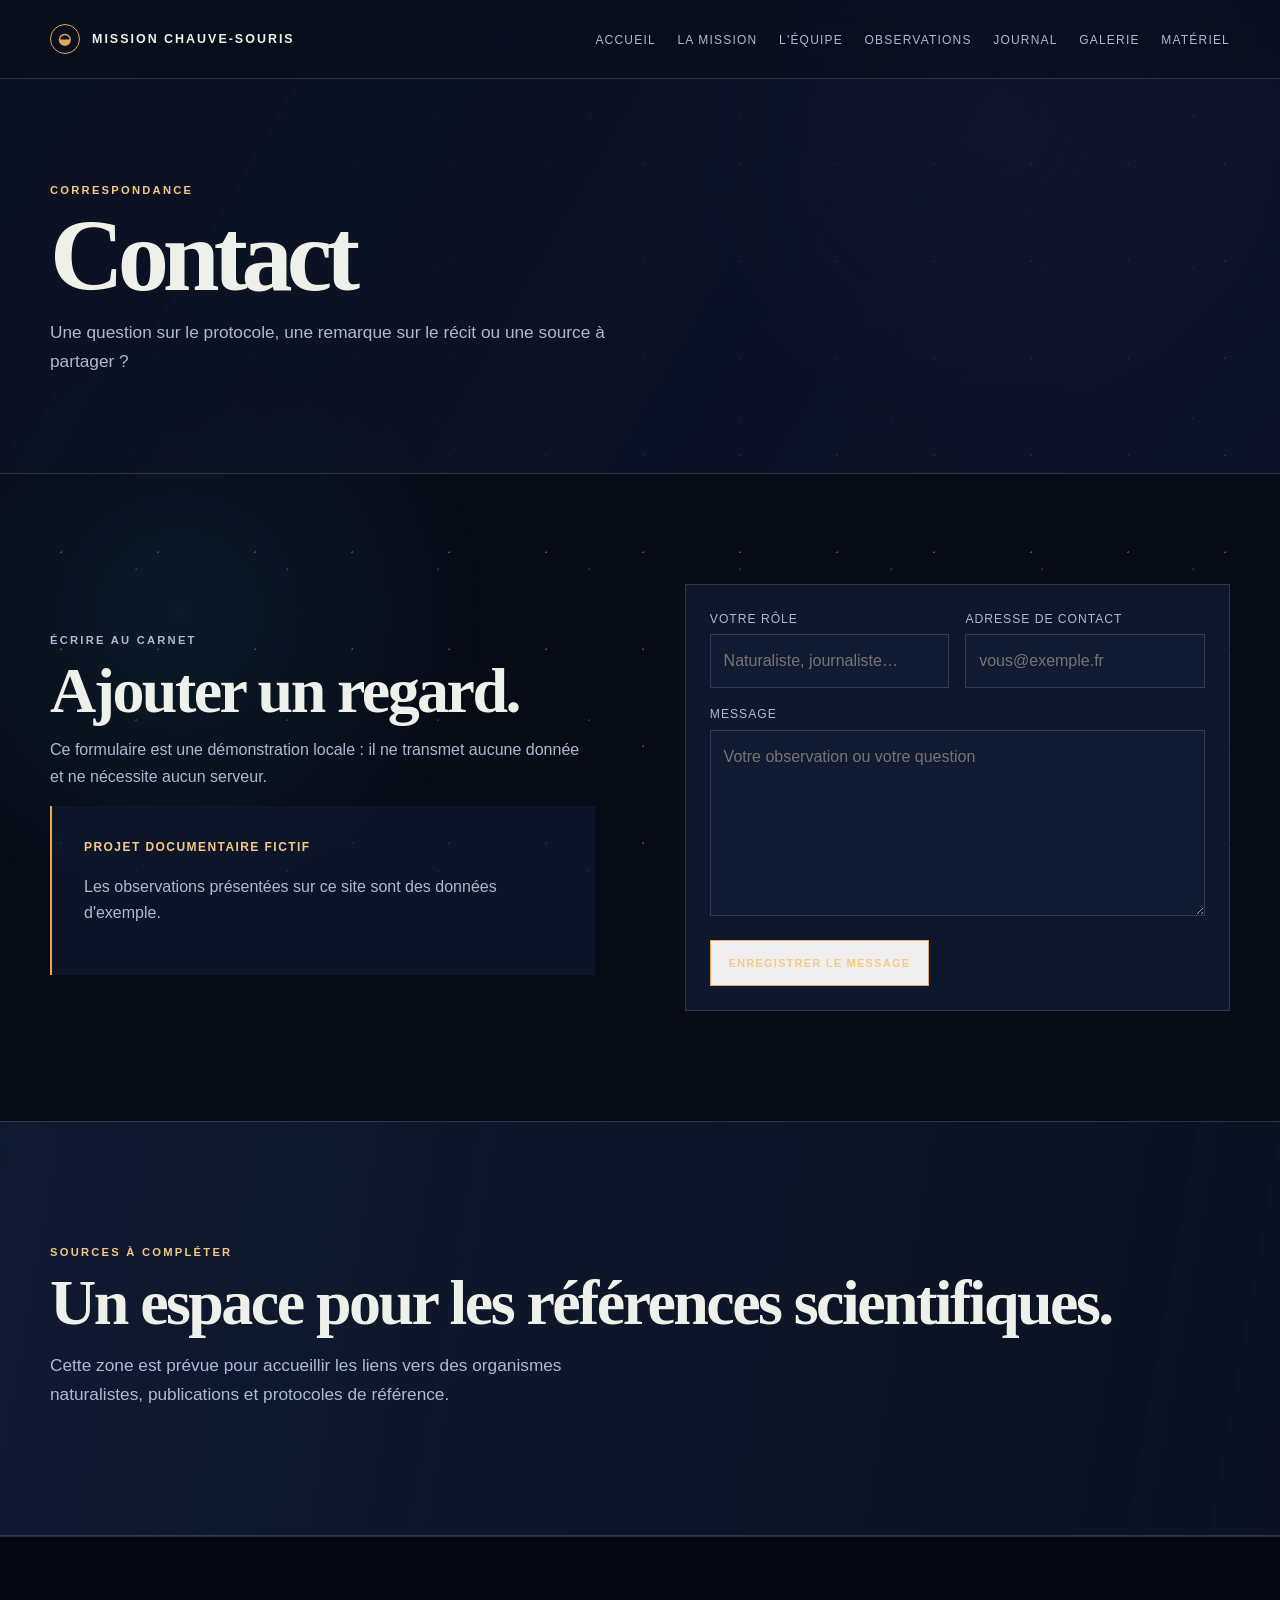
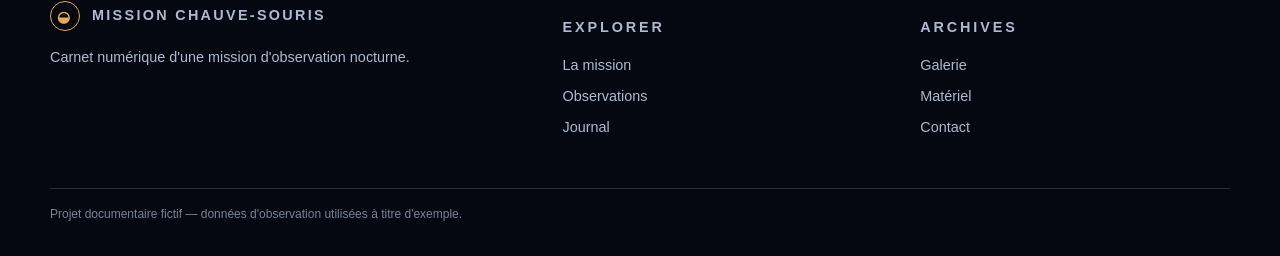
==== contact.html @ a1a9f42c "initial" ====
<!doctype html><html lang="fr"><head><meta charset="utf-8"><meta name="viewport" content="width=device-width, initial-scale=1"><title>Contact | Mission Chauve-souris</title><meta name="description" content="Contacter le carnet numérique de la mission chauve-souris fictive."><meta property="og:title" content="Contact | Mission Chauve-souris"><meta property="og:description" content="Écrire à l'équipe éditoriale du projet documentaire."><meta property="og:type" content="website"><link rel="stylesheet" href="css/style.css"></head><body><a class="skip-link" href="#main">Aller au contenu</a><header class="site-header"><div class="container nav-wrap"><a class="brand" href="index.html"><span class="brand-mark">◒</span> MISSION CHAUVE-SOURIS</a><button class="nav-toggle" aria-label="Ouvrir le menu" aria-expanded="false">☰</button><nav aria-label="Navigation principale"><ul class="nav-list"><li><a href="index.html">Accueil</a></li><li><a href="mission.html">La mission</a></li><li><a href="equipe.html">L'équipe</a></li><li><a href="observations.html">Observations</a></li><li><a href="journal.html">Journal</a></li><li><a href="galerie.html">Galerie</a></li><li><a href="materiel.html">Matériel</a></li></ul></nav></div></header><main id="main"><section class="page-hero"><div class="container"><p class="eyebrow">Correspondance</p><h1>Contact</h1><p class="lead">Une question sur le protocole, une remarque sur le récit ou une source à partager ?</p></div></section><section class="section"><div class="container split"><div class="copy"><p class="eyebrow">Écrire au carnet</p><h2>Ajouter un regard.</h2><p>Ce formulaire est une démonstration locale : il ne transmet aucune donnée et ne nécessite aucun serveur.</p><div class="note-box"><strong>Projet documentaire fictif</strong><p>Les observations présentées sur ce site sont des données d'exemple.</p></div></div><form class="card" data-demo-form><div class="form-grid"><div><label for="name">Votre rôle</label><input id="name" name="name" required placeholder="Naturaliste, journaliste…"></div><div><label for="email">Adresse de contact</label><input id="email" type="email" name="email" required placeholder="vous@exemple.fr"></div><div class="field-full"><label for="message">Message</label><textarea id="message" name="message" rows="6" required placeholder="Votre observation ou votre question"></textarea></div><div class="field-full"><button class="btn" type="submit">Enregistrer le message</button><p role="status" aria-live="polite"></p></div></div></form></div></section><section class="section band"><div class="container"><p class="eyebrow">Sources à compléter</p><h2>Un espace pour les références scientifiques.</h2><p class="lead">Cette zone est prévue pour accueillir les liens vers des organismes naturalistes, publications et protocoles de référence.</p></div></section></main><footer class="site-footer"><div class="container footer-grid"><div><a class="brand" href="index.html"><span class="brand-mark">◒</span> MISSION CHAUVE-SOURIS</a><p>Carnet numérique d'une mission d'observation nocturne.</p></div><div><p class="eyebrow">Explorer</p><div class="footer-links"><a href="mission.html">La mission</a><a href="observations.html">Observations</a><a href="journal.html">Journal</a></div></div><div><p class="eyebrow">Archives</p><div class="footer-links"><a href="galerie.html">Galerie</a><a href="materiel.html">Matériel</a><a href="contact.html">Contact</a></div></div></div><div class="container disclaimer">Projet documentaire fictif — données d'observation utilisées à titre d'exemple.</div></footer><button class="top-button" aria-label="Revenir en haut">↑</button><script src="js/script.js"></script></body></html>
---- css/style.css ----
:root {
  --ink: #070b16;
  --deep: #0b1222;
  --panel: #111b31;
  --panel-light: #172541;
  --mist: #aebad1;
  --paper: #edf1ea;
  --amber: #e6a85c;
  --amber-soft: #f5c986;
  --line: rgba(205, 220, 244, .17);
  --violet: #4c3d70;
  --serif: Georgia, 'Times New Roman', serif;
  --sans: 'Trebuchet MS', Arial, sans-serif;
}
* { box-sizing: border-box; }
html { scroll-behavior: smooth; }
body { margin: 0; color: var(--paper); background: var(--ink); font-family: var(--sans); line-height: 1.65; }
body::before { content: ''; position: fixed; inset: 0; pointer-events: none; opacity: .26; background-image: radial-gradient(#fff 1px, transparent 1px), radial-gradient(#9bb2d9 1px, transparent 1px); background-size: 97px 97px, 151px 151px; background-position: 13px 19px, 61px 41px; z-index: -2; }
body::after { content: ''; position: fixed; inset: 0; pointer-events: none; background: radial-gradient(circle at 78% 14%, rgba(76,61,112,.25), transparent 26%), radial-gradient(circle at 14% 68%, rgba(35,91,119,.2), transparent 24%); z-index: -1; }
a { color: inherit; text-decoration: none; }
img { max-width: 100%; display: block; }
button, input, select, textarea { font: inherit; }
button, a { -webkit-tap-highlight-color: transparent; }
:focus-visible { outline: 2px solid var(--amber-soft); outline-offset: 4px; }
.sr-only { position: absolute; width: 1px; height: 1px; padding: 0; margin: -1px; overflow: hidden; clip: rect(0, 0, 0, 0); white-space: nowrap; border: 0; }
.container { width: min(1180px, calc(100% - 40px)); margin: auto; }
.skip-link { position: fixed; left: 1rem; top: -5rem; z-index: 99; padding: .7rem 1rem; background: var(--amber); color: var(--ink); }
.skip-link:focus { top: 1rem; }
.site-header { position: absolute; inset: 0 0 auto; z-index: 20; border-bottom: 1px solid var(--line); background: rgba(7,11,22,.5); backdrop-filter: blur(12px); }
.nav-wrap { min-height: 78px; display: flex; align-items: center; justify-content: space-between; gap: 2rem; }
.brand { display: flex; align-items: center; gap: .75rem; font-size: .78rem; letter-spacing: .16em; font-weight: 700; }
.brand-mark { width: 30px; height: 30px; display: grid; place-items: center; border: 1px solid var(--amber); color: var(--amber); border-radius: 50%; font-size: .95rem; }
.nav-toggle { display: none; color: var(--paper); background: none; border: 1px solid var(--line); padding: .55rem .7rem; }
.nav-list { display: flex; gap: 1.35rem; align-items: center; list-style: none; padding: 0; margin: 0; }
.nav-list a { color: var(--mist); font-size: .75rem; text-transform: uppercase; letter-spacing: .1em; transition: color .25s ease; }
.nav-list a:hover, .nav-list a[aria-current='page'] { color: var(--amber-soft); }
.hero { min-height: 720px; position: relative; display: grid; align-items: center; overflow: hidden; background: linear-gradient(105deg, rgba(7,11,22,.98) 10%, rgba(7,11,22,.75) 49%, rgba(7,11,22,.1) 100%), url('https://images.unsplash.com/photo-1470252649378-9c29740c9fa8?auto=format&fit=crop&w=2200&q=85') center/cover; }
.hero::after { content: ''; position: absolute; inset: auto 0 0; height: 32%; background: linear-gradient(transparent, var(--ink)); }
.hero-content { position: relative; z-index: 1; width: min(1180px, calc(100% - 40px)); margin: 100px auto 40px; }
.eyebrow { color: var(--amber-soft); letter-spacing: .2em; text-transform: uppercase; font-size: .7rem; font-weight: 700; }
h1, h2, h3 { line-height: 1.1; margin: 0 0 1rem; }
h1 { max-width: 720px; font: 700 clamp(3.5rem, 9vw, 8.5rem)/.88 var(--serif); letter-spacing: -.06em; }
h2 { font: 700 clamp(2.15rem, 5vw, 4rem)/.95 var(--serif); letter-spacing: -.04em; }
h3 { font-size: 1.2rem; }
.lead { max-width: 600px; color: var(--mist); font-size: 1.08rem; }
.cta-row { display: flex; flex-wrap: wrap; gap: .9rem; margin-top: 2rem; }
.btn { display: inline-flex; align-items: center; justify-content: center; min-height: 46px; padding: .7rem 1.1rem; border: 1px solid var(--amber); color: var(--amber-soft); text-transform: uppercase; letter-spacing: .1em; font-size: .7rem; font-weight: 700; transition: .25s ease; }
.btn:hover { background: var(--amber); color: var(--ink); transform: translateY(-2px); }
.btn-muted { border-color: var(--line); color: var(--paper); }
.btn-muted:hover { border-color: var(--paper); background: rgba(255,255,255,.08); color: var(--paper); }
.bat { position: absolute; z-index: 1; right: 13%; top: 34%; color: rgba(237,241,234,.65); font-size: 5rem; animation: drift 8s ease-in-out infinite; filter: drop-shadow(0 0 20px rgba(230,168,92,.3)); }
.hero-note { position: absolute; right: 7%; bottom: 16%; z-index: 2; border-left: 1px solid var(--amber); padding-left: 1rem; color: var(--mist); font-size: .76rem; letter-spacing: .08em; text-transform: uppercase; }
.section { padding: 110px 0; position: relative; }
.section-header { display: flex; justify-content: space-between; gap: 2rem; align-items: end; margin-bottom: 3rem; }
.section-header p { max-width: 420px; color: var(--mist); margin: 0; }
.grid-3 { display: grid; grid-template-columns: repeat(3, 1fr); gap: 1px; background: var(--line); }
.feature { background: rgba(17,27,49,.88); padding: 2rem; min-height: 210px; border-top: 2px solid transparent; transition: .3s ease; }
.feature:hover { border-color: var(--amber); background: var(--panel-light); transform: translateY(-5px); }
.feature-icon { color: var(--amber-soft); font-size: 1.7rem; margin-bottom: 2.2rem; }
.feature p, .card p { color: var(--mist); margin: 0; }
.band { background: linear-gradient(100deg, rgba(17,27,49,.96), rgba(13,21,39,.7)); border-block: 1px solid var(--line); }
.stats { display: grid; grid-template-columns: repeat(4, 1fr); gap: 1px; background: var(--line); }
.stat { background: var(--panel); padding: 1.4rem 1.5rem; }
.stat strong { display: block; color: var(--amber-soft); font: 700 2.6rem/1 var(--serif); }
.stat span { color: var(--mist); font-size: .75rem; text-transform: uppercase; letter-spacing: .1em; }
.page-hero { padding: 170px 0 80px; background: linear-gradient(120deg, var(--deep), rgba(19,25,51,.6)), url('https://images.unsplash.com/photo-1500534623283-312aade485b7?auto=format&fit=crop&w=1800&q=80') center/cover; border-bottom: 1px solid var(--line); }
.page-hero h1 { font-size: clamp(3rem, 8vw, 6.5rem); }
.kicker { color: var(--amber-soft); font-size: .75rem; letter-spacing: .12em; text-transform: uppercase; }
.split { display: grid; grid-template-columns: 1fr 1fr; gap: clamp(2rem, 7vw, 7rem); align-items: center; }
.copy p { color: var(--mist); max-width: 620px; }
.note-box { padding: 2rem; border-left: 2px solid var(--amber); background: rgba(17,27,49,.66); }
.note-box strong { display: block; color: var(--amber-soft); font-size: .75rem; letter-spacing: .12em; text-transform: uppercase; margin-bottom: .8rem; }
.image-frame { min-height: 390px; background: linear-gradient(140deg, rgba(7,11,22,.2), rgba(7,11,22,.88)), url('https://images.unsplash.com/photo-1511497584788-876760111969?auto=format&fit=crop&w=1200&q=80') center/cover; border: 1px solid var(--line); position: relative; }
.image-frame::after { content: 'ARCHIVE / TERRAIN'; position: absolute; bottom: 1rem; left: 1rem; font-size: .64rem; letter-spacing: .15em; color: var(--amber-soft); }
.cards-2 { display: grid; grid-template-columns: repeat(2, 1fr); gap: 1rem; }
.card { background: rgba(17,27,49,.8); border: 1px solid var(--line); padding: 1.5rem; }
.role-card { display: grid; grid-template-columns: 105px 1fr; gap: 1.3rem; align-items: start; }
.role-art, .gallery-art, .equipment-art { min-height: 130px; background: linear-gradient(145deg, rgba(76,61,112,.7), rgba(8,19,32,.9)), url('https://images.unsplash.com/photo-1500534623283-312aade485b7?auto=format&fit=crop&w=700&q=70') center/cover; border: 1px solid var(--line); }
.role-art { min-height: 105px; }
.tag { display: inline-block; color: var(--amber-soft); border: 1px solid rgba(230,168,92,.4); padding: .2rem .5rem; font-size: .62rem; letter-spacing: .1em; text-transform: uppercase; }
.table-wrap { overflow-x: auto; border: 1px solid var(--line); }
table { border-collapse: collapse; width: 100%; min-width: 830px; background: rgba(17,27,49,.75); }
th, td { text-align: left; padding: 1rem; border-bottom: 1px solid var(--line); vertical-align: top; }
th { color: var(--amber-soft); font-size: .7rem; letter-spacing: .1em; text-transform: uppercase; }
td { color: var(--mist); font-size: .9rem; }
.controls { display: flex; flex-wrap: wrap; gap: .8rem; margin-bottom: 1.4rem; }
select, input, textarea { width: 100%; padding: .8rem; background: var(--panel); color: var(--paper); border: 1px solid var(--line); }
.filter { max-width: 230px; }
.journal-entry { display: grid; grid-template-columns: 150px 1fr; gap: 2rem; padding: 2rem 0; border-bottom: 1px solid var(--line); }
.journal-entry:first-child { border-top: 1px solid var(--line); }
.journal-entry figure { margin: 0; min-height: 120px; background: linear-gradient(140deg, rgba(76,61,112,.8), rgba(7,11,22,.65)), url('https://images.unsplash.com/photo-1448375240586-882707db888b?auto=format&fit=crop&w=600&q=75') center/cover; }
.journal-entry p { color: var(--mist); max-width: 700px; }
.gallery-grid { display: grid; grid-template-columns: repeat(12, 1fr); gap: 1rem; }
.gallery-item { min-height: 250px; position: relative; cursor: zoom-in; border: 0; padding: 0; text-align: left; background: none; overflow: hidden; }
.gallery-item:nth-child(1), .gallery-item:nth-child(4) { grid-column: span 7; }
.gallery-item:nth-child(2), .gallery-item:nth-child(3), .gallery-item:nth-child(5) { grid-column: span 5; }
.gallery-art { height: 100%; min-height: 250px; transition: transform .5s ease; }
.gallery-item:hover .gallery-art { transform: scale(1.05); }
.gallery-caption { position: absolute; bottom: 0; inset-inline: 0; padding: 2rem 1rem 1rem; background: linear-gradient(transparent, rgba(7,11,22,.95)); color: var(--paper); }
.lightbox { position: fixed; inset: 0; z-index: 50; display: none; place-items: center; background: rgba(3,6,13,.92); padding: 2rem; }
.lightbox.is-open { display: grid; }
.lightbox-content { width: min(900px, 100%); min-height: 55vh; border: 1px solid var(--amber); background: linear-gradient(140deg, #273961, #080d1a); display: grid; place-items: end start; padding: 1.5rem; }
.lightbox-close { position: absolute; top: 1rem; right: 1rem; color: var(--paper); border: 1px solid var(--line); background: var(--panel); padding: .5rem .7rem; cursor: pointer; }
.equipment-grid { display: grid; grid-template-columns: repeat(3, 1fr); gap: 1rem; }
.equipment-art { min-height: 185px; background-image: linear-gradient(145deg, rgba(230,168,92,.25), rgba(8,19,32,.85)), url('https://images.unsplash.com/photo-1516035069371-29a1b244cc32?auto=format&fit=crop&w=900&q=75'); }
.form-grid { display: grid; grid-template-columns: 1fr 1fr; gap: 1rem; }
.field-full { grid-column: 1 / -1; }
label { display: block; color: var(--mist); font-size: .76rem; text-transform: uppercase; letter-spacing: .08em; margin-bottom: .35rem; }
.site-footer { padding: 4rem 0 2rem; border-top: 1px solid var(--line); background: #050811; }
.footer-grid { display: grid; grid-template-columns: 1.5fr 1fr 1fr; gap: 3rem; }
.footer-grid p, .footer-grid a { color: var(--mist); font-size: .9rem; }
.footer-links { display: grid; gap: .45rem; }
.disclaimer { margin-top: 3rem; padding-top: 1rem; border-top: 1px solid var(--line); color: #77839a; font-size: .75rem; }
.top-button { position: fixed; right: 1.2rem; bottom: 1.2rem; z-index: 10; opacity: 0; pointer-events: none; border: 1px solid var(--amber); background: var(--panel); color: var(--amber-soft); padding: .7rem .8rem; cursor: pointer; transition: opacity .25s; }
.top-button.visible { opacity: 1; pointer-events: auto; }
.reveal { opacity: 0; transform: translateY(18px); transition: opacity .7s ease, transform .7s ease; }
.reveal.is-visible { opacity: 1; transform: none; }
@keyframes drift { 0%,100% { transform: translate(0,0) rotate(-4deg); } 50% { transform: translate(-30px, 16px) rotate(4deg); } }
@media (max-width: 800px) { .nav-toggle { display: block; } .nav-list { display: none; position: absolute; top: 78px; left: 0; right: 0; padding: 1.2rem 20px 1.5rem; flex-direction: column; align-items: flex-start; background: rgba(7,11,22,.98); border-bottom: 1px solid var(--line); } .nav-list.is-open { display: flex; } .hero { min-height: 680px; } .hero-note { display: none; } .grid-3, .stats, .equipment-grid { grid-template-columns: 1fr 1fr; } .split, .footer-grid { grid-template-columns: 1fr; } .gallery-item:nth-child(n) { grid-column: span 6; } }
@media (max-width: 560px) { .container, .hero-content { width: min(100% - 28px, 1180px); } .nav-wrap { min-height: 68px; } .nav-list { top: 68px; } .grid-3, .stats, .cards-2, .equipment-grid, .form-grid { grid-template-columns: 1fr; } .gallery-item:nth-child(n) { grid-column: span 12; } .journal-entry, .role-card { grid-template-columns: 1fr; } .page-hero { padding-top: 130px; } h1 { font-size: clamp(3.2rem, 18vw, 5rem); } .section { padding: 75px 0; } }
@media (prefers-reduced-motion: reduce) { *, *::before, *::after { scroll-behavior: auto !important; animation-duration: .01ms !important; transition-duration: .01ms !important; } .reveal { opacity: 1; transform: none; } }
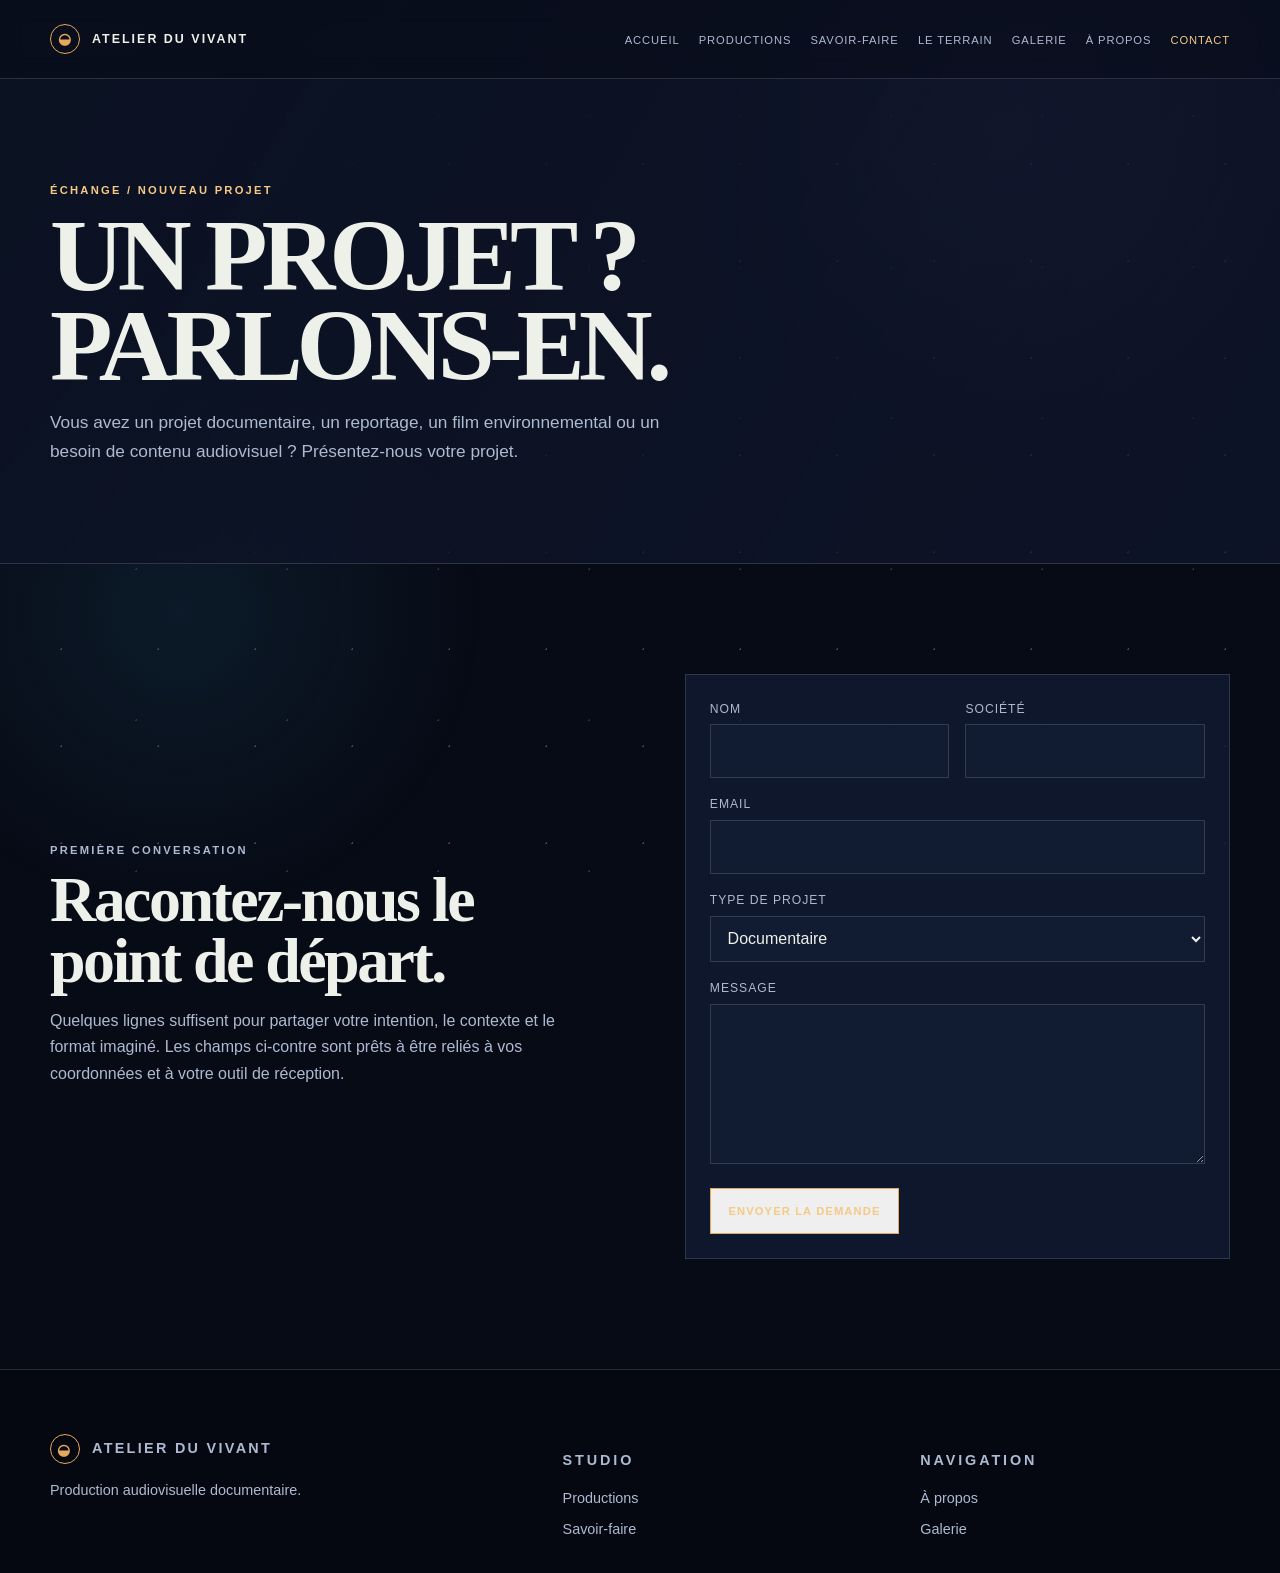
==== commit 5bb00328: "modif prod" ====
--- a/contact.html
+++ b/contact.html
@@ -1 +1 @@
-<!doctype html><html lang="fr"><head><meta charset="utf-8"><meta name="viewport" content="width=device-width, initial-scale=1"><title>Contact | Mission Chauve-souris</title><meta name="description" content="Contacter le carnet numérique de la mission chauve-souris fictive."><meta property="og:title" content="Contact | Mission Chauve-souris"><meta property="og:description" content="Écrire à l'équipe éditoriale du projet documentaire."><meta property="og:type" content="website"><link rel="stylesheet" href="css/style.css"></head><body><a class="skip-link" href="#main">Aller au contenu</a><header class="site-header"><div class="container nav-wrap"><a class="brand" href="index.html"><span class="brand-mark">◒</span> MISSION CHAUVE-SOURIS</a><button class="nav-toggle" aria-label="Ouvrir le menu" aria-expanded="false">☰</button><nav aria-label="Navigation principale"><ul class="nav-list"><li><a href="index.html">Accueil</a></li><li><a href="mission.html">La mission</a></li><li><a href="equipe.html">L'équipe</a></li><li><a href="observations.html">Observations</a></li><li><a href="journal.html">Journal</a></li><li><a href="galerie.html">Galerie</a></li><li><a href="materiel.html">Matériel</a></li></ul></nav></div></header><main id="main"><section class="page-hero"><div class="container"><p class="eyebrow">Correspondance</p><h1>Contact</h1><p class="lead">Une question sur le protocole, une remarque sur le récit ou une source à partager ?</p></div></section><section class="section"><div class="container split"><div class="copy"><p class="eyebrow">Écrire au carnet</p><h2>Ajouter un regard.</h2><p>Ce formulaire est une démonstration locale : il ne transmet aucune donnée et ne nécessite aucun serveur.</p><div class="note-box"><strong>Projet documentaire fictif</strong><p>Les observations présentées sur ce site sont des données d'exemple.</p></div></div><form class="card" data-demo-form><div class="form-grid"><div><label for="name">Votre rôle</label><input id="name" name="name" required placeholder="Naturaliste, journaliste…"></div><div><label for="email">Adresse de contact</label><input id="email" type="email" name="email" required placeholder="vous@exemple.fr"></div><div class="field-full"><label for="message">Message</label><textarea id="message" name="message" rows="6" required placeholder="Votre observation ou votre question"></textarea></div><div class="field-full"><button class="btn" type="submit">Enregistrer le message</button><p role="status" aria-live="polite"></p></div></div></form></div></section><section class="section band"><div class="container"><p class="eyebrow">Sources à compléter</p><h2>Un espace pour les références scientifiques.</h2><p class="lead">Cette zone est prévue pour accueillir les liens vers des organismes naturalistes, publications et protocoles de référence.</p></div></section></main><footer class="site-footer"><div class="container footer-grid"><div><a class="brand" href="index.html"><span class="brand-mark">◒</span> MISSION CHAUVE-SOURIS</a><p>Carnet numérique d'une mission d'observation nocturne.</p></div><div><p class="eyebrow">Explorer</p><div class="footer-links"><a href="mission.html">La mission</a><a href="observations.html">Observations</a><a href="journal.html">Journal</a></div></div><div><p class="eyebrow">Archives</p><div class="footer-links"><a href="galerie.html">Galerie</a><a href="materiel.html">Matériel</a><a href="contact.html">Contact</a></div></div></div><div class="container disclaimer">Projet documentaire fictif — données d'observation utilisées à titre d'exemple.</div></footer><button class="top-button" aria-label="Revenir en haut">↑</button><script src="js/script.js"></script></body></html>+<!doctype html><html lang="fr"><head><meta charset="utf-8"><meta name="viewport" content="width=device-width, initial-scale=1"><title>Contact | Atelier du vivant</title><link rel="stylesheet" href="css/style.css"></head><body><header class="site-header"><div class="container nav-wrap"><a class="brand" href="index.html"><span class="brand-mark">◒</span> ATELIER DU VIVANT</a><button class="nav-toggle" aria-label="Ouvrir le menu" aria-expanded="false">☰</button><nav><ul class="nav-list"><li><a href="index.html">Accueil</a></li><li><a href="productions.html">Productions</a></li><li><a href="savoir-faire.html">Savoir-faire</a></li><li><a href="terrain.html">Le terrain</a></li><li><a href="galerie.html">Galerie</a></li><li><a href="a-propos.html">À propos</a></li><li><a aria-current="page" href="contact.html">Contact</a></li></ul></nav></div></header><main id="main"><section class="page-hero"><div class="container"><p class="eyebrow">Échange / Nouveau projet</p><h1>UN PROJET ?<br>PARLONS-EN.</h1><p class="lead">Vous avez un projet documentaire, un reportage, un film environnemental ou un besoin de contenu audiovisuel ? Présentez-nous votre projet.</p></div></section><section class="section"><div class="container split"><div class="copy"><p class="eyebrow">Première conversation</p><h2>Racontez-nous le point de départ.</h2><p>Quelques lignes suffisent pour partager votre intention, le contexte et le format imaginé. Les champs ci-contre sont prêts à être reliés à vos coordonnées et à votre outil de réception.</p></div><form class="card form-grid" data-demo-form><div><label for="name">Nom</label><input id="name" name="name" required></div><div><label for="company">Société</label><input id="company" name="company"></div><div class="field-full"><label for="email">Email</label><input id="email" name="email" type="email" required></div><div class="field-full"><label for="type">Type de projet</label><select id="type" name="type"><option>Documentaire</option><option>Reportage</option><option>Film environnemental</option><option>Contenu institutionnel</option><option>Photographie et vidéo de terrain</option></select></div><div class="field-full"><label for="message">Message</label><textarea id="message" name="message" required></textarea></div><div class="field-full"><button class="btn" type="submit">Envoyer la demande</button><p role="status" aria-live="polite"></p></div></form></div></section></main><footer class="site-footer"><div class="container footer-grid"><div><a class="brand" href="index.html"><span class="brand-mark">◒</span> ATELIER DU VIVANT</a><p>Production audiovisuelle documentaire.</p></div><div><p class="eyebrow">Studio</p><div class="footer-links"><a href="productions.html">Productions</a><a href="savoir-faire.html">Savoir-faire</a></div></div><div><p class="eyebrow">Navigation</p><div class="footer-links"><a href="a-propos.html">À propos</a><a href="galerie.html">Galerie</a></div></div></div></footer><button class="top-button" aria-label="Revenir en haut">↑</button><script src="js/script.js"></script></body></html>
--- a/css/style.css
+++ b/css/style.css
@@ -1,121 +1 @@
-:root {
-  --ink: #070b16;
-  --deep: #0b1222;
-  --panel: #111b31;
-  --panel-light: #172541;
-  --mist: #aebad1;
-  --paper: #edf1ea;
-  --amber: #e6a85c;
-  --amber-soft: #f5c986;
-  --line: rgba(205, 220, 244, .17);
-  --violet: #4c3d70;
-  --serif: Georgia, 'Times New Roman', serif;
-  --sans: 'Trebuchet MS', Arial, sans-serif;
-}
-* { box-sizing: border-box; }
-html { scroll-behavior: smooth; }
-body { margin: 0; color: var(--paper); background: var(--ink); font-family: var(--sans); line-height: 1.65; }
-body::before { content: ''; position: fixed; inset: 0; pointer-events: none; opacity: .26; background-image: radial-gradient(#fff 1px, transparent 1px), radial-gradient(#9bb2d9 1px, transparent 1px); background-size: 97px 97px, 151px 151px; background-position: 13px 19px, 61px 41px; z-index: -2; }
-body::after { content: ''; position: fixed; inset: 0; pointer-events: none; background: radial-gradient(circle at 78% 14%, rgba(76,61,112,.25), transparent 26%), radial-gradient(circle at 14% 68%, rgba(35,91,119,.2), transparent 24%); z-index: -1; }
-a { color: inherit; text-decoration: none; }
-img { max-width: 100%; display: block; }
-button, input, select, textarea { font: inherit; }
-button, a { -webkit-tap-highlight-color: transparent; }
-:focus-visible { outline: 2px solid var(--amber-soft); outline-offset: 4px; }
-.sr-only { position: absolute; width: 1px; height: 1px; padding: 0; margin: -1px; overflow: hidden; clip: rect(0, 0, 0, 0); white-space: nowrap; border: 0; }
-.container { width: min(1180px, calc(100% - 40px)); margin: auto; }
-.skip-link { position: fixed; left: 1rem; top: -5rem; z-index: 99; padding: .7rem 1rem; background: var(--amber); color: var(--ink); }
-.skip-link:focus { top: 1rem; }
-.site-header { position: absolute; inset: 0 0 auto; z-index: 20; border-bottom: 1px solid var(--line); background: rgba(7,11,22,.5); backdrop-filter: blur(12px); }
-.nav-wrap { min-height: 78px; display: flex; align-items: center; justify-content: space-between; gap: 2rem; }
-.brand { display: flex; align-items: center; gap: .75rem; font-size: .78rem; letter-spacing: .16em; font-weight: 700; }
-.brand-mark { width: 30px; height: 30px; display: grid; place-items: center; border: 1px solid var(--amber); color: var(--amber); border-radius: 50%; font-size: .95rem; }
-.nav-toggle { display: none; color: var(--paper); background: none; border: 1px solid var(--line); padding: .55rem .7rem; }
-.nav-list { display: flex; gap: 1.35rem; align-items: center; list-style: none; padding: 0; margin: 0; }
-.nav-list a { color: var(--mist); font-size: .75rem; text-transform: uppercase; letter-spacing: .1em; transition: color .25s ease; }
-.nav-list a:hover, .nav-list a[aria-current='page'] { color: var(--amber-soft); }
-.hero { min-height: 720px; position: relative; display: grid; align-items: center; overflow: hidden; background: linear-gradient(105deg, rgba(7,11,22,.98) 10%, rgba(7,11,22,.75) 49%, rgba(7,11,22,.1) 100%), url('https://images.unsplash.com/photo-1470252649378-9c29740c9fa8?auto=format&fit=crop&w=2200&q=85') center/cover; }
-.hero::after { content: ''; position: absolute; inset: auto 0 0; height: 32%; background: linear-gradient(transparent, var(--ink)); }
-.hero-content { position: relative; z-index: 1; width: min(1180px, calc(100% - 40px)); margin: 100px auto 40px; }
-.eyebrow { color: var(--amber-soft); letter-spacing: .2em; text-transform: uppercase; font-size: .7rem; font-weight: 700; }
-h1, h2, h3 { line-height: 1.1; margin: 0 0 1rem; }
-h1 { max-width: 720px; font: 700 clamp(3.5rem, 9vw, 8.5rem)/.88 var(--serif); letter-spacing: -.06em; }
-h2 { font: 700 clamp(2.15rem, 5vw, 4rem)/.95 var(--serif); letter-spacing: -.04em; }
-h3 { font-size: 1.2rem; }
-.lead { max-width: 600px; color: var(--mist); font-size: 1.08rem; }
-.cta-row { display: flex; flex-wrap: wrap; gap: .9rem; margin-top: 2rem; }
-.btn { display: inline-flex; align-items: center; justify-content: center; min-height: 46px; padding: .7rem 1.1rem; border: 1px solid var(--amber); color: var(--amber-soft); text-transform: uppercase; letter-spacing: .1em; font-size: .7rem; font-weight: 700; transition: .25s ease; }
-.btn:hover { background: var(--amber); color: var(--ink); transform: translateY(-2px); }
-.btn-muted { border-color: var(--line); color: var(--paper); }
-.btn-muted:hover { border-color: var(--paper); background: rgba(255,255,255,.08); color: var(--paper); }
-.bat { position: absolute; z-index: 1; right: 13%; top: 34%; color: rgba(237,241,234,.65); font-size: 5rem; animation: drift 8s ease-in-out infinite; filter: drop-shadow(0 0 20px rgba(230,168,92,.3)); }
-.hero-note { position: absolute; right: 7%; bottom: 16%; z-index: 2; border-left: 1px solid var(--amber); padding-left: 1rem; color: var(--mist); font-size: .76rem; letter-spacing: .08em; text-transform: uppercase; }
-.section { padding: 110px 0; position: relative; }
-.section-header { display: flex; justify-content: space-between; gap: 2rem; align-items: end; margin-bottom: 3rem; }
-.section-header p { max-width: 420px; color: var(--mist); margin: 0; }
-.grid-3 { display: grid; grid-template-columns: repeat(3, 1fr); gap: 1px; background: var(--line); }
-.feature { background: rgba(17,27,49,.88); padding: 2rem; min-height: 210px; border-top: 2px solid transparent; transition: .3s ease; }
-.feature:hover { border-color: var(--amber); background: var(--panel-light); transform: translateY(-5px); }
-.feature-icon { color: var(--amber-soft); font-size: 1.7rem; margin-bottom: 2.2rem; }
-.feature p, .card p { color: var(--mist); margin: 0; }
-.band { background: linear-gradient(100deg, rgba(17,27,49,.96), rgba(13,21,39,.7)); border-block: 1px solid var(--line); }
-.stats { display: grid; grid-template-columns: repeat(4, 1fr); gap: 1px; background: var(--line); }
-.stat { background: var(--panel); padding: 1.4rem 1.5rem; }
-.stat strong { display: block; color: var(--amber-soft); font: 700 2.6rem/1 var(--serif); }
-.stat span { color: var(--mist); font-size: .75rem; text-transform: uppercase; letter-spacing: .1em; }
-.page-hero { padding: 170px 0 80px; background: linear-gradient(120deg, var(--deep), rgba(19,25,51,.6)), url('https://images.unsplash.com/photo-1500534623283-312aade485b7?auto=format&fit=crop&w=1800&q=80') center/cover; border-bottom: 1px solid var(--line); }
-.page-hero h1 { font-size: clamp(3rem, 8vw, 6.5rem); }
-.kicker { color: var(--amber-soft); font-size: .75rem; letter-spacing: .12em; text-transform: uppercase; }
-.split { display: grid; grid-template-columns: 1fr 1fr; gap: clamp(2rem, 7vw, 7rem); align-items: center; }
-.copy p { color: var(--mist); max-width: 620px; }
-.note-box { padding: 2rem; border-left: 2px solid var(--amber); background: rgba(17,27,49,.66); }
-.note-box strong { display: block; color: var(--amber-soft); font-size: .75rem; letter-spacing: .12em; text-transform: uppercase; margin-bottom: .8rem; }
-.image-frame { min-height: 390px; background: linear-gradient(140deg, rgba(7,11,22,.2), rgba(7,11,22,.88)), url('https://images.unsplash.com/photo-1511497584788-876760111969?auto=format&fit=crop&w=1200&q=80') center/cover; border: 1px solid var(--line); position: relative; }
-.image-frame::after { content: 'ARCHIVE / TERRAIN'; position: absolute; bottom: 1rem; left: 1rem; font-size: .64rem; letter-spacing: .15em; color: var(--amber-soft); }
-.cards-2 { display: grid; grid-template-columns: repeat(2, 1fr); gap: 1rem; }
-.card { background: rgba(17,27,49,.8); border: 1px solid var(--line); padding: 1.5rem; }
-.role-card { display: grid; grid-template-columns: 105px 1fr; gap: 1.3rem; align-items: start; }
-.role-art, .gallery-art, .equipment-art { min-height: 130px; background: linear-gradient(145deg, rgba(76,61,112,.7), rgba(8,19,32,.9)), url('https://images.unsplash.com/photo-1500534623283-312aade485b7?auto=format&fit=crop&w=700&q=70') center/cover; border: 1px solid var(--line); }
-.role-art { min-height: 105px; }
-.tag { display: inline-block; color: var(--amber-soft); border: 1px solid rgba(230,168,92,.4); padding: .2rem .5rem; font-size: .62rem; letter-spacing: .1em; text-transform: uppercase; }
-.table-wrap { overflow-x: auto; border: 1px solid var(--line); }
-table { border-collapse: collapse; width: 100%; min-width: 830px; background: rgba(17,27,49,.75); }
-th, td { text-align: left; padding: 1rem; border-bottom: 1px solid var(--line); vertical-align: top; }
-th { color: var(--amber-soft); font-size: .7rem; letter-spacing: .1em; text-transform: uppercase; }
-td { color: var(--mist); font-size: .9rem; }
-.controls { display: flex; flex-wrap: wrap; gap: .8rem; margin-bottom: 1.4rem; }
-select, input, textarea { width: 100%; padding: .8rem; background: var(--panel); color: var(--paper); border: 1px solid var(--line); }
-.filter { max-width: 230px; }
-.journal-entry { display: grid; grid-template-columns: 150px 1fr; gap: 2rem; padding: 2rem 0; border-bottom: 1px solid var(--line); }
-.journal-entry:first-child { border-top: 1px solid var(--line); }
-.journal-entry figure { margin: 0; min-height: 120px; background: linear-gradient(140deg, rgba(76,61,112,.8), rgba(7,11,22,.65)), url('https://images.unsplash.com/photo-1448375240586-882707db888b?auto=format&fit=crop&w=600&q=75') center/cover; }
-.journal-entry p { color: var(--mist); max-width: 700px; }
-.gallery-grid { display: grid; grid-template-columns: repeat(12, 1fr); gap: 1rem; }
-.gallery-item { min-height: 250px; position: relative; cursor: zoom-in; border: 0; padding: 0; text-align: left; background: none; overflow: hidden; }
-.gallery-item:nth-child(1), .gallery-item:nth-child(4) { grid-column: span 7; }
-.gallery-item:nth-child(2), .gallery-item:nth-child(3), .gallery-item:nth-child(5) { grid-column: span 5; }
-.gallery-art { height: 100%; min-height: 250px; transition: transform .5s ease; }
-.gallery-item:hover .gallery-art { transform: scale(1.05); }
-.gallery-caption { position: absolute; bottom: 0; inset-inline: 0; padding: 2rem 1rem 1rem; background: linear-gradient(transparent, rgba(7,11,22,.95)); color: var(--paper); }
-.lightbox { position: fixed; inset: 0; z-index: 50; display: none; place-items: center; background: rgba(3,6,13,.92); padding: 2rem; }
-.lightbox.is-open { display: grid; }
-.lightbox-content { width: min(900px, 100%); min-height: 55vh; border: 1px solid var(--amber); background: linear-gradient(140deg, #273961, #080d1a); display: grid; place-items: end start; padding: 1.5rem; }
-.lightbox-close { position: absolute; top: 1rem; right: 1rem; color: var(--paper); border: 1px solid var(--line); background: var(--panel); padding: .5rem .7rem; cursor: pointer; }
-.equipment-grid { display: grid; grid-template-columns: repeat(3, 1fr); gap: 1rem; }
-.equipment-art { min-height: 185px; background-image: linear-gradient(145deg, rgba(230,168,92,.25), rgba(8,19,32,.85)), url('https://images.unsplash.com/photo-1516035069371-29a1b244cc32?auto=format&fit=crop&w=900&q=75'); }
-.form-grid { display: grid; grid-template-columns: 1fr 1fr; gap: 1rem; }
-.field-full { grid-column: 1 / -1; }
-label { display: block; color: var(--mist); font-size: .76rem; text-transform: uppercase; letter-spacing: .08em; margin-bottom: .35rem; }
-.site-footer { padding: 4rem 0 2rem; border-top: 1px solid var(--line); background: #050811; }
-.footer-grid { display: grid; grid-template-columns: 1.5fr 1fr 1fr; gap: 3rem; }
-.footer-grid p, .footer-grid a { color: var(--mist); font-size: .9rem; }
-.footer-links { display: grid; gap: .45rem; }
-.disclaimer { margin-top: 3rem; padding-top: 1rem; border-top: 1px solid var(--line); color: #77839a; font-size: .75rem; }
-.top-button { position: fixed; right: 1.2rem; bottom: 1.2rem; z-index: 10; opacity: 0; pointer-events: none; border: 1px solid var(--amber); background: var(--panel); color: var(--amber-soft); padding: .7rem .8rem; cursor: pointer; transition: opacity .25s; }
-.top-button.visible { opacity: 1; pointer-events: auto; }
-.reveal { opacity: 0; transform: translateY(18px); transition: opacity .7s ease, transform .7s ease; }
-.reveal.is-visible { opacity: 1; transform: none; }
-@keyframes drift { 0%,100% { transform: translate(0,0) rotate(-4deg); } 50% { transform: translate(-30px, 16px) rotate(4deg); } }
-@media (max-width: 800px) { .nav-toggle { display: block; } .nav-list { display: none; position: absolute; top: 78px; left: 0; right: 0; padding: 1.2rem 20px 1.5rem; flex-direction: column; align-items: flex-start; background: rgba(7,11,22,.98); border-bottom: 1px solid var(--line); } .nav-list.is-open { display: flex; } .hero { min-height: 680px; } .hero-note { display: none; } .grid-3, .stats, .equipment-grid { grid-template-columns: 1fr 1fr; } .split, .footer-grid { grid-template-columns: 1fr; } .gallery-item:nth-child(n) { grid-column: span 6; } }
-@media (max-width: 560px) { .container, .hero-content { width: min(100% - 28px, 1180px); } .nav-wrap { min-height: 68px; } .nav-list { top: 68px; } .grid-3, .stats, .cards-2, .equipment-grid, .form-grid { grid-template-columns: 1fr; } .gallery-item:nth-child(n) { grid-column: span 12; } .journal-entry, .role-card { grid-template-columns: 1fr; } .page-hero { padding-top: 130px; } h1 { font-size: clamp(3.2rem, 18vw, 5rem); } .section { padding: 75px 0; } }
-@media (prefers-reduced-motion: reduce) { *, *::before, *::after { scroll-behavior: auto !important; animation-duration: .01ms !important; transition-duration: .01ms !important; } .reveal { opacity: 1; transform: none; } }
+:root{--ink:#070b16;--deep:#0b1222;--panel:#111b31;--panel-light:#172541;--mist:#aebad1;--paper:#edf1ea;--amber:#e6a85c;--amber-soft:#f5c986;--line:rgba(205,220,244,.17);--serif:Georgia,'Times New Roman',serif;--sans:'Trebuchet MS',Arial,sans-serif}*{box-sizing:border-box}html{scroll-behavior:smooth}body{margin:0;color:var(--paper);background:var(--ink);font-family:var(--sans);line-height:1.65}body:before{content:'';position:fixed;inset:0;pointer-events:none;opacity:.23;background-image:radial-gradient(#fff 1px,transparent 1px),radial-gradient(#9bb2d9 1px,transparent 1px);background-size:97px 97px,151px 151px;background-position:13px 19px,61px 41px;z-index:-2}body:after{content:'';position:fixed;inset:0;pointer-events:none;background:radial-gradient(circle at 78% 14%,rgba(76,61,112,.25),transparent 26%),radial-gradient(circle at 14% 68%,rgba(35,91,119,.2),transparent 24%);z-index:-1}a{color:inherit;text-decoration:none}img{max-width:100%;display:block}button,input,select,textarea{font:inherit}button,a{-webkit-tap-highlight-color:transparent}:focus-visible{outline:2px solid var(--amber-soft);outline-offset:4px}.container{width:min(1180px,calc(100% - 40px));margin:auto}.skip-link{position:fixed;left:1rem;top:-5rem;z-index:99;padding:.7rem 1rem;background:var(--amber);color:var(--ink)}.skip-link:focus{top:1rem}.site-header{position:absolute;inset:0 0 auto;z-index:20;border-bottom:1px solid var(--line);background:rgba(7,11,22,.5);backdrop-filter:blur(12px)}.nav-wrap{min-height:78px;display:flex;align-items:center;justify-content:space-between;gap:2rem}.brand{display:flex;align-items:center;gap:.75rem;font-size:.78rem;letter-spacing:.16em;font-weight:700}.brand-mark{width:30px;height:30px;display:grid;place-items:center;border:1px solid var(--amber);color:var(--amber);border-radius:50%;font-size:.95rem}.nav-toggle{display:none;color:var(--paper);background:none;border:1px solid var(--line);padding:.55rem .7rem}.nav-list{display:flex;gap:1.2rem;align-items:center;list-style:none;padding:0;margin:0}.nav-list a{color:var(--mist);font-size:.7rem;text-transform:uppercase;letter-spacing:.08em;transition:color .25s ease}.nav-list a:hover,.nav-list a[aria-current=page]{color:var(--amber-soft)}.hero{min-height:760px;position:relative;display:grid;align-items:center;overflow:hidden;background:linear-gradient(105deg,rgba(7,11,22,.98) 10%,rgba(7,11,22,.72) 49%,rgba(7,11,22,.08) 100%),url('https://images.unsplash.com/photo-1448375240586-882707db888b?auto=format&fit=crop&w=2200&q=85') center/cover}.hero:after{content:'';position:absolute;inset:auto 0 0;height:32%;background:linear-gradient(transparent,var(--ink))}.hero-content{position:relative;z-index:1;width:min(1180px,calc(100% - 40px));margin:100px auto 40px}.eyebrow{color:var(--amber-soft);letter-spacing:.2em;text-transform:uppercase;font-size:.7rem;font-weight:700}.kicker{color:var(--amber-soft);font-size:.75rem;letter-spacing:.12em;text-transform:uppercase}h1,h2,h3{line-height:1.1;margin:0 0 1rem}h1{max-width:850px;font:700 clamp(3.5rem,9vw,8.5rem)/.88 var(--serif);letter-spacing:-.06em}h2{font:700 clamp(2.15rem,5vw,4rem)/.95 var(--serif);letter-spacing:-.04em}h3{font-size:1.2rem}.lead{max-width:650px;color:var(--mist);font-size:1.08rem}.cta-row{display:flex;flex-wrap:wrap;gap:.9rem;margin-top:2rem}.btn{display:inline-flex;align-items:center;justify-content:center;min-height:46px;padding:.7rem 1.1rem;border:1px solid var(--amber);color:var(--amber-soft);text-transform:uppercase;letter-spacing:.1em;font-size:.7rem;font-weight:700;transition:.25s ease}.btn:hover{background:var(--amber);color:var(--ink);transform:translateY(-2px)}.btn-muted{border-color:var(--line);color:var(--paper)}.btn-muted:hover{border-color:var(--paper);background:rgba(255,255,255,.08);color:var(--paper)}.hero-note{position:absolute;right:7%;bottom:16%;z-index:2;border-left:1px solid var(--amber);padding-left:1rem;color:var(--mist);font-size:.76rem;letter-spacing:.08em;text-transform:uppercase}.section{padding:110px 0;position:relative}.section-header{display:flex;justify-content:space-between;gap:2rem;align-items:end;margin-bottom:3rem}.section-header p{max-width:440px;color:var(--mist);margin:0}.grid-3{display:grid;grid-template-columns:repeat(3,1fr);gap:1px;background:var(--line)}.feature{background:rgba(17,27,49,.88);padding:2rem;min-height:220px;border-top:2px solid transparent;transition:.3s ease}.feature:hover{border-color:var(--amber);background:var(--panel-light);transform:translateY(-5px)}.feature-icon{color:var(--amber-soft);font-size:1.7rem;margin-bottom:2.2rem}.feature p,.card p{color:var(--mist);margin:0}.band{background:linear-gradient(100deg,rgba(17,27,49,.96),rgba(13,21,39,.7));border-block:1px solid var(--line)}.page-hero{padding:170px 0 80px;background:linear-gradient(120deg,var(--deep),rgba(19,25,51,.6)),url('https://images.unsplash.com/photo-1500534623283-312aade485b7?auto=format&fit=crop&w=1800&q=80') center/cover;border-bottom:1px solid var(--line)}.page-hero h1{font-size:clamp(3rem,8vw,6.5rem)}.split{display:grid;grid-template-columns:1fr 1fr;gap:clamp(2rem,7vw,7rem);align-items:center}.copy p{color:var(--mist);max-width:620px}.image-frame{min-height:390px;background:linear-gradient(140deg,rgba(7,11,22,.2),rgba(7,11,22,.88)),url('https://images.unsplash.com/photo-1511497584788-876760111969?auto=format&fit=crop&w=1200&q=80') center/cover;border:1px solid var(--line);position:relative}.image-frame:after{content:'ARCHIVE / TERRAIN';position:absolute;bottom:1rem;left:1rem;font-size:.64rem;letter-spacing:.15em;color:var(--amber-soft)}.cards-2{display:grid;grid-template-columns:repeat(2,1fr);gap:1rem}.card{background:rgba(17,27,49,.8);border:1px solid var(--line);padding:1.5rem}.project-grid{display:grid;grid-template-columns:repeat(2,1fr);gap:1rem}.project-card{min-height:420px;display:flex;flex-direction:column;justify-content:end;padding:2rem;background:linear-gradient(0deg,rgba(7,11,22,.98),rgba(7,11,22,.05) 70%),var(--project-image) center/cover;border:1px solid var(--line);transition:transform .3s ease,border-color .3s ease}.project-card:hover{transform:translateY(-5px);border-color:var(--amber)}.project-card p{max-width:500px;margin:0 0 1.3rem;color:var(--mist)}.project-card .tag{align-self:flex-start;margin-bottom:.7rem}.tag{display:inline-block;color:var(--amber-soft);border:1px solid rgba(230,168,92,.4);padding:.2rem .5rem;font-size:.62rem;letter-spacing:.1em;text-transform:uppercase}.controls{display:flex;flex-wrap:wrap;gap:.7rem;margin-bottom:1.5rem}.filter-button{background:transparent;color:var(--mist);border:1px solid var(--line);padding:.65rem .9rem;text-transform:uppercase;letter-spacing:.08em;font-size:.68rem;cursor:pointer}.filter-button.is-active,.filter-button:hover{background:var(--amber);border-color:var(--amber);color:var(--ink)}.detail-grid{display:grid;grid-template-columns:1.2fr .8fr;gap:1rem}.video-placeholder{min-height:330px;display:grid;place-items:center;background:linear-gradient(140deg,rgba(76,61,112,.6),rgba(8,19,32,.94)),url('https://images.unsplash.com/photo-1497250681960-ef046c08a56e?auto=format&fit=crop&w=1200&q=80') center/cover;border:1px solid var(--line);color:var(--amber-soft);text-align:center}.video-placeholder span{display:grid;place-items:center;width:64px;height:64px;border:1px solid var(--amber);border-radius:50%;font-size:1.5rem}.gallery-grid{display:grid;grid-template-columns:repeat(12,1fr);gap:1rem}.gallery-item{min-height:250px;position:relative;cursor:zoom-in;border:0;padding:0;text-align:left;background:none;overflow:hidden}.gallery-item:nth-child(1),.gallery-item:nth-child(4){grid-column:span 7}.gallery-item:nth-child(2),.gallery-item:nth-child(3),.gallery-item:nth-child(5){grid-column:span 5}.gallery-art{height:100%;min-height:250px;background:var(--gallery-image) center/cover;transition:transform .5s ease}.gallery-item:hover .gallery-art{transform:scale(1.05)}.gallery-caption{position:absolute;bottom:0;inset-inline:0;padding:2rem 1rem 1rem;background:linear-gradient(transparent,rgba(7,11,22,.95));color:var(--paper)}.lightbox{position:fixed;inset:0;z-index:50;display:none;place-items:center;background:rgba(3,6,13,.92);padding:2rem}.lightbox.is-open{display:grid}.lightbox-content{width:min(900px,100%);min-height:55vh;border:1px solid var(--amber);background:var(--lightbox-image) center/cover;display:grid;align-items:end;padding:1.5rem}.lightbox-close{position:absolute;top:1rem;right:1rem;color:var(--paper);border:1px solid var(--line);background:var(--panel);padding:.5rem .7rem;cursor:pointer}.role-card{display:grid;grid-template-columns:105px 1fr;gap:1.3rem;align-items:start}.role-art{min-height:105px;background:var(--role-image) center/cover;border:1px solid var(--line)}.terrain-strip{min-height:360px;background:linear-gradient(90deg,rgba(7,11,22,.88),rgba(7,11,22,.15)),url('https://images.unsplash.com/photo-1500534623283-312aade485b7?auto=format&fit=crop&w=1800&q=85') center/cover}.form-grid{display:grid;grid-template-columns:1fr 1fr;gap:1rem}.field-full{grid-column:1/-1}label{display:block;color:var(--mist);font-size:.76rem;text-transform:uppercase;letter-spacing:.08em;margin-bottom:.35rem}select,input,textarea{width:100%;padding:.8rem;background:var(--panel);color:var(--paper);border:1px solid var(--line)}textarea{min-height:160px;resize:vertical}.site-footer{padding:4rem 0 2rem;border-top:1px solid var(--line);background:#050811}.footer-grid{display:grid;grid-template-columns:1.5fr 1fr 1fr;gap:3rem}.footer-grid p,.footer-grid a{color:var(--mist);font-size:.9rem}.footer-links{display:grid;gap:.45rem}.disclaimer{margin-top:3rem;padding-top:1rem;border-top:1px solid var(--line);color:#77839a;font-size:.75rem}.top-button{position:fixed;right:1.2rem;bottom:1.2rem;z-index:10;opacity:0;pointer-events:none;border:1px solid var(--amber);background:var(--panel);color:var(--amber-soft);padding:.7rem .8rem;cursor:pointer;transition:opacity .25s}.top-button.visible{opacity:1;pointer-events:auto}.reveal{opacity:0;transform:translateY(18px);transition:opacity .7s ease,transform .7s ease}.reveal.is-visible{opacity:1;transform:none}@media(max-width:800px){.nav-toggle{display:block}.nav-list{display:none;position:absolute;top:78px;left:0;right:0;padding:1.2rem 20px 1.5rem;flex-direction:column;align-items:flex-start;background:rgba(7,11,22,.98);border-bottom:1px solid var(--line)}.nav-list.is-open{display:flex}.hero{min-height:680px}.hero-note{display:none}.grid-3,.project-grid{grid-template-columns:1fr 1fr}.split,.footer-grid,.detail-grid{grid-template-columns:1fr}.gallery-item:nth-child(n){grid-column:span 6}}@media(max-width:560px){.container,.hero-content{width:min(100% - 28px,1180px)}.nav-wrap{min-height:68px}.nav-list{top:68px}.grid-3,.cards-2,.project-grid,.form-grid{grid-template-columns:1fr}.gallery-item:nth-child(n){grid-column:span 12}.role-card{grid-template-columns:1fr}.page-hero{padding-top:130px}h1{font-size:clamp(3.2rem,18vw,5rem)}.section{padding:75px 0}}@media(prefers-reduced-motion:reduce){*,*::before,*::after{scroll-behavior:auto!important;animation-duration:.01ms!important;transition-duration:.01ms!important}.reveal{opacity:1;transform:none}}
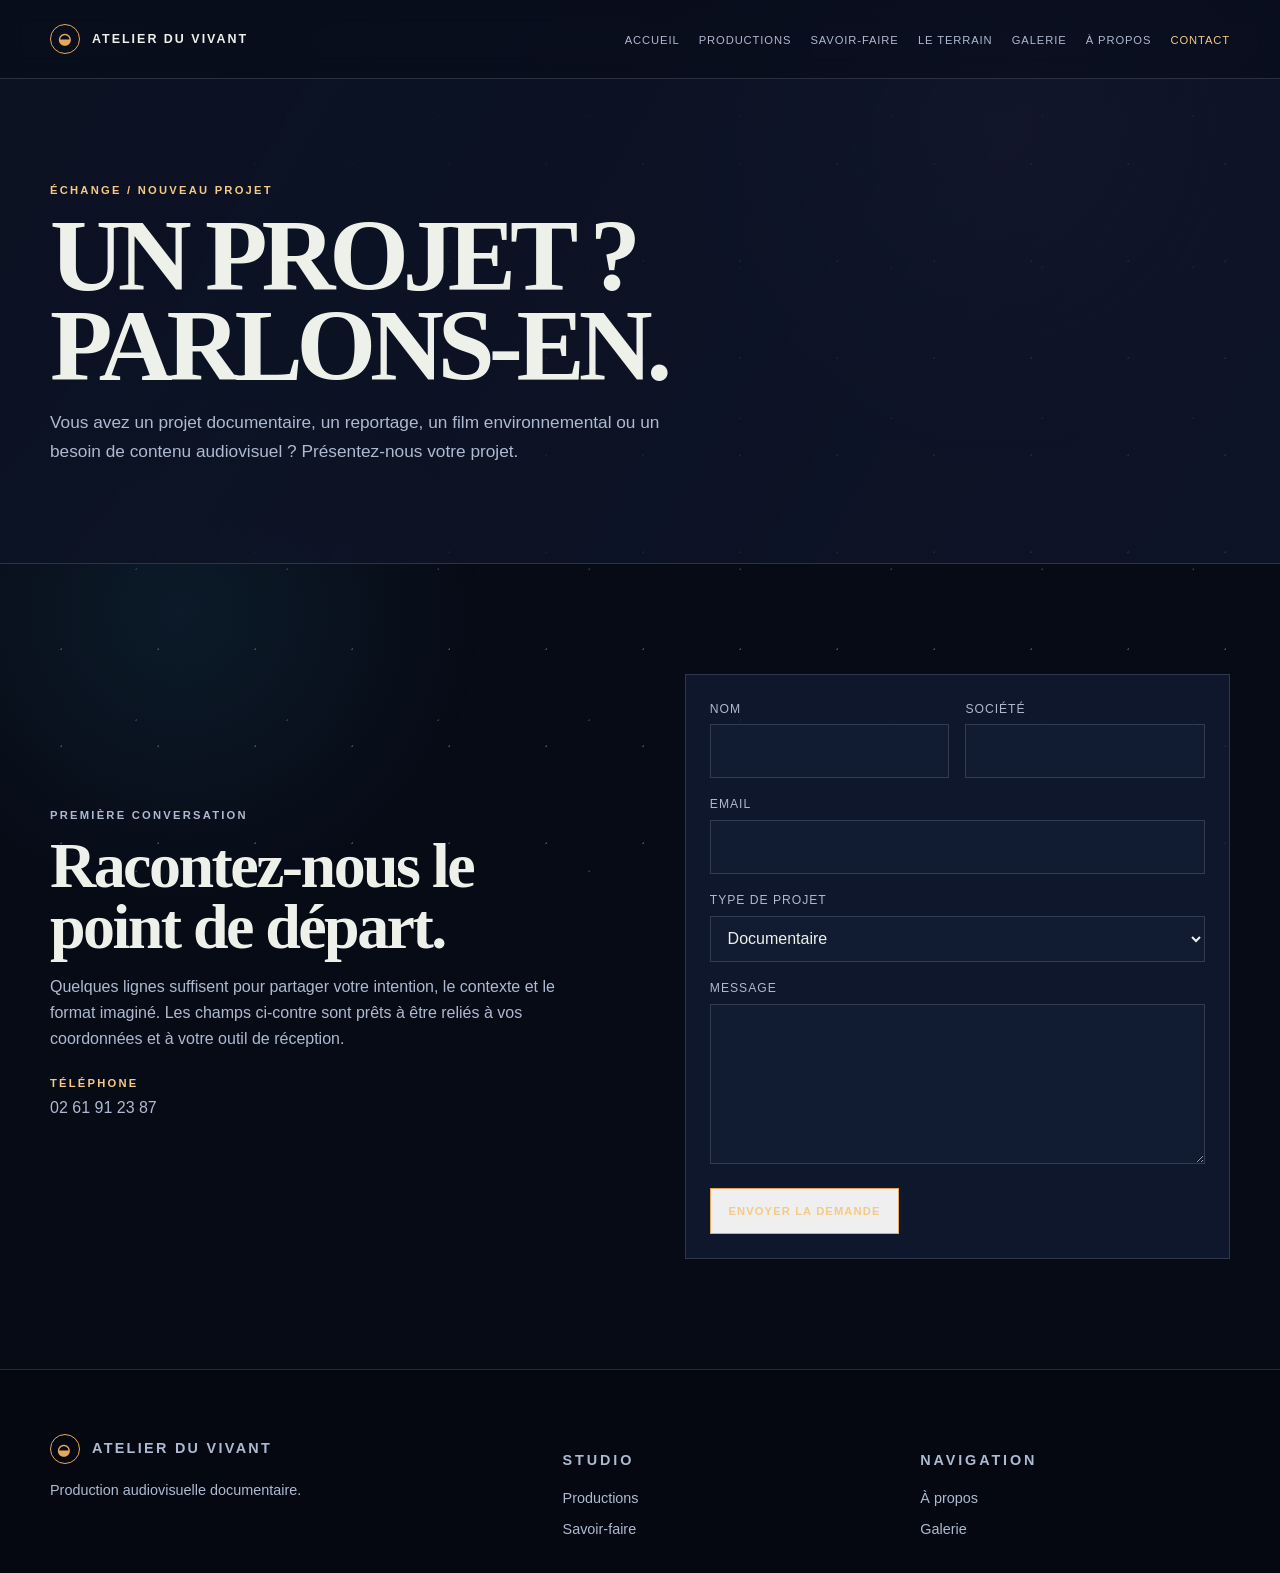
==== commit 199403d8: "upd tell" ====
--- a/contact.html
+++ b/contact.html
@@ -1 +1,21 @@
-<!doctype html><html lang="fr"><head><meta charset="utf-8"><meta name="viewport" content="width=device-width, initial-scale=1"><title>Contact | Atelier du vivant</title><link rel="stylesheet" href="css/style.css"></head><body><header class="site-header"><div class="container nav-wrap"><a class="brand" href="index.html"><span class="brand-mark">◒</span> ATELIER DU VIVANT</a><button class="nav-toggle" aria-label="Ouvrir le menu" aria-expanded="false">☰</button><nav><ul class="nav-list"><li><a href="index.html">Accueil</a></li><li><a href="productions.html">Productions</a></li><li><a href="savoir-faire.html">Savoir-faire</a></li><li><a href="terrain.html">Le terrain</a></li><li><a href="galerie.html">Galerie</a></li><li><a href="a-propos.html">À propos</a></li><li><a aria-current="page" href="contact.html">Contact</a></li></ul></nav></div></header><main id="main"><section class="page-hero"><div class="container"><p class="eyebrow">Échange / Nouveau projet</p><h1>UN PROJET ?<br>PARLONS-EN.</h1><p class="lead">Vous avez un projet documentaire, un reportage, un film environnemental ou un besoin de contenu audiovisuel ? Présentez-nous votre projet.</p></div></section><section class="section"><div class="container split"><div class="copy"><p class="eyebrow">Première conversation</p><h2>Racontez-nous le point de départ.</h2><p>Quelques lignes suffisent pour partager votre intention, le contexte et le format imaginé. Les champs ci-contre sont prêts à être reliés à vos coordonnées et à votre outil de réception.</p></div><form class="card form-grid" data-demo-form><div><label for="name">Nom</label><input id="name" name="name" required></div><div><label for="company">Société</label><input id="company" name="company"></div><div class="field-full"><label for="email">Email</label><input id="email" name="email" type="email" required></div><div class="field-full"><label for="type">Type de projet</label><select id="type" name="type"><option>Documentaire</option><option>Reportage</option><option>Film environnemental</option><option>Contenu institutionnel</option><option>Photographie et vidéo de terrain</option></select></div><div class="field-full"><label for="message">Message</label><textarea id="message" name="message" required></textarea></div><div class="field-full"><button class="btn" type="submit">Envoyer la demande</button><p role="status" aria-live="polite"></p></div></form></div></section></main><footer class="site-footer"><div class="container footer-grid"><div><a class="brand" href="index.html"><span class="brand-mark">◒</span> ATELIER DU VIVANT</a><p>Production audiovisuelle documentaire.</p></div><div><p class="eyebrow">Studio</p><div class="footer-links"><a href="productions.html">Productions</a><a href="savoir-faire.html">Savoir-faire</a></div></div><div><p class="eyebrow">Navigation</p><div class="footer-links"><a href="a-propos.html">À propos</a><a href="galerie.html">Galerie</a></div></div></div></footer><button class="top-button" aria-label="Revenir en haut">↑</button><script src="js/script.js"></script></body></html>+<!doctype html>
+<html lang="fr">
+<head>
+  <meta charset="utf-8">
+  <meta name="viewport" content="width=device-width, initial-scale=1">
+  <title>Contact | Atelier du vivant</title>
+  <link rel="stylesheet" href="css/style.css">
+</head>
+<body>
+  <header class="site-header"><div class="container nav-wrap"><a class="brand" href="index.html"><span class="brand-mark">◒</span> ATELIER DU VIVANT</a><button class="nav-toggle" aria-label="Ouvrir le menu" aria-expanded="false">☰</button><nav><ul class="nav-list"><li><a href="index.html">Accueil</a></li><li><a href="productions.html">Productions</a></li><li><a href="savoir-faire.html">Savoir-faire</a></li><li><a href="terrain.html">Le terrain</a></li><li><a href="galerie.html">Galerie</a></li><li><a href="a-propos.html">À propos</a></li><li><a aria-current="page" href="contact.html">Contact</a></li></ul></nav></div></header>
+  <main id="main">
+    <section class="page-hero"><div class="container"><p class="eyebrow">Échange / Nouveau projet</p><h1>UN PROJET ?<br>PARLONS-EN.</h1><p class="lead">Vous avez un projet documentaire, un reportage, un film environnemental ou un besoin de contenu audiovisuel ? Présentez-nous votre projet.</p></div></section>
+    <section class="section"><div class="container split">
+      <div class="copy"><p class="eyebrow">Première conversation</p><h2>Racontez-nous le point de départ.</h2><p>Quelques lignes suffisent pour partager votre intention, le contexte et le format imaginé. Les champs ci-contre sont prêts à être reliés à vos coordonnées et à votre outil de réception.</p><p><span class="eyebrow">Téléphone</span><br><a class="contact-phone" href="tel:+33261912387">02 61 91 23 87</a></p></div>
+      <form class="card form-grid" data-demo-form><div><label for="name">Nom</label><input id="name" name="name" required></div><div><label for="company">Société</label><input id="company" name="company"></div><div class="field-full"><label for="email">Email</label><input id="email" name="email" type="email" required></div><div class="field-full"><label for="type">Type de projet</label><select id="type" name="type"><option>Documentaire</option><option>Reportage</option><option>Film environnemental</option><option>Contenu institutionnel</option><option>Photographie et vidéo de terrain</option></select></div><div class="field-full"><label for="message">Message</label><textarea id="message" name="message" required></textarea></div><div class="field-full"><button class="btn" type="submit">Envoyer la demande</button><p role="status" aria-live="polite"></p></div></form>
+    </div></section>
+  </main>
+  <footer class="site-footer"><div class="container footer-grid"><div><a class="brand" href="index.html"><span class="brand-mark">◒</span> ATELIER DU VIVANT</a><p>Production audiovisuelle documentaire.</p></div><div><p class="eyebrow">Studio</p><div class="footer-links"><a href="productions.html">Productions</a><a href="savoir-faire.html">Savoir-faire</a></div></div><div><p class="eyebrow">Navigation</p><div class="footer-links"><a href="a-propos.html">À propos</a><a href="galerie.html">Galerie</a></div></div></div></footer>
+  <button class="top-button" aria-label="Revenir en haut">↑</button><script src="js/script.js"></script>
+</body>
+</html>
--- a/css/style.css
+++ b/css/style.css
@@ -1 +1 @@
-:root{--ink:#070b16;--deep:#0b1222;--panel:#111b31;--panel-light:#172541;--mist:#aebad1;--paper:#edf1ea;--amber:#e6a85c;--amber-soft:#f5c986;--line:rgba(205,220,244,.17);--serif:Georgia,'Times New Roman',serif;--sans:'Trebuchet MS',Arial,sans-serif}*{box-sizing:border-box}html{scroll-behavior:smooth}body{margin:0;color:var(--paper);background:var(--ink);font-family:var(--sans);line-height:1.65}body:before{content:'';position:fixed;inset:0;pointer-events:none;opacity:.23;background-image:radial-gradient(#fff 1px,transparent 1px),radial-gradient(#9bb2d9 1px,transparent 1px);background-size:97px 97px,151px 151px;background-position:13px 19px,61px 41px;z-index:-2}body:after{content:'';position:fixed;inset:0;pointer-events:none;background:radial-gradient(circle at 78% 14%,rgba(76,61,112,.25),transparent 26%),radial-gradient(circle at 14% 68%,rgba(35,91,119,.2),transparent 24%);z-index:-1}a{color:inherit;text-decoration:none}img{max-width:100%;display:block}button,input,select,textarea{font:inherit}button,a{-webkit-tap-highlight-color:transparent}:focus-visible{outline:2px solid var(--amber-soft);outline-offset:4px}.container{width:min(1180px,calc(100% - 40px));margin:auto}.skip-link{position:fixed;left:1rem;top:-5rem;z-index:99;padding:.7rem 1rem;background:var(--amber);color:var(--ink)}.skip-link:focus{top:1rem}.site-header{position:absolute;inset:0 0 auto;z-index:20;border-bottom:1px solid var(--line);background:rgba(7,11,22,.5);backdrop-filter:blur(12px)}.nav-wrap{min-height:78px;display:flex;align-items:center;justify-content:space-between;gap:2rem}.brand{display:flex;align-items:center;gap:.75rem;font-size:.78rem;letter-spacing:.16em;font-weight:700}.brand-mark{width:30px;height:30px;display:grid;place-items:center;border:1px solid var(--amber);color:var(--amber);border-radius:50%;font-size:.95rem}.nav-toggle{display:none;color:var(--paper);background:none;border:1px solid var(--line);padding:.55rem .7rem}.nav-list{display:flex;gap:1.2rem;align-items:center;list-style:none;padding:0;margin:0}.nav-list a{color:var(--mist);font-size:.7rem;text-transform:uppercase;letter-spacing:.08em;transition:color .25s ease}.nav-list a:hover,.nav-list a[aria-current=page]{color:var(--amber-soft)}.hero{min-height:760px;position:relative;display:grid;align-items:center;overflow:hidden;background:linear-gradient(105deg,rgba(7,11,22,.98) 10%,rgba(7,11,22,.72) 49%,rgba(7,11,22,.08) 100%),url('https://images.unsplash.com/photo-1448375240586-882707db888b?auto=format&fit=crop&w=2200&q=85') center/cover}.hero:after{content:'';position:absolute;inset:auto 0 0;height:32%;background:linear-gradient(transparent,var(--ink))}.hero-content{position:relative;z-index:1;width:min(1180px,calc(100% - 40px));margin:100px auto 40px}.eyebrow{color:var(--amber-soft);letter-spacing:.2em;text-transform:uppercase;font-size:.7rem;font-weight:700}.kicker{color:var(--amber-soft);font-size:.75rem;letter-spacing:.12em;text-transform:uppercase}h1,h2,h3{line-height:1.1;margin:0 0 1rem}h1{max-width:850px;font:700 clamp(3.5rem,9vw,8.5rem)/.88 var(--serif);letter-spacing:-.06em}h2{font:700 clamp(2.15rem,5vw,4rem)/.95 var(--serif);letter-spacing:-.04em}h3{font-size:1.2rem}.lead{max-width:650px;color:var(--mist);font-size:1.08rem}.cta-row{display:flex;flex-wrap:wrap;gap:.9rem;margin-top:2rem}.btn{display:inline-flex;align-items:center;justify-content:center;min-height:46px;padding:.7rem 1.1rem;border:1px solid var(--amber);color:var(--amber-soft);text-transform:uppercase;letter-spacing:.1em;font-size:.7rem;font-weight:700;transition:.25s ease}.btn:hover{background:var(--amber);color:var(--ink);transform:translateY(-2px)}.btn-muted{border-color:var(--line);color:var(--paper)}.btn-muted:hover{border-color:var(--paper);background:rgba(255,255,255,.08);color:var(--paper)}.hero-note{position:absolute;right:7%;bottom:16%;z-index:2;border-left:1px solid var(--amber);padding-left:1rem;color:var(--mist);font-size:.76rem;letter-spacing:.08em;text-transform:uppercase}.section{padding:110px 0;position:relative}.section-header{display:flex;justify-content:space-between;gap:2rem;align-items:end;margin-bottom:3rem}.section-header p{max-width:440px;color:var(--mist);margin:0}.grid-3{display:grid;grid-template-columns:repeat(3,1fr);gap:1px;background:var(--line)}.feature{background:rgba(17,27,49,.88);padding:2rem;min-height:220px;border-top:2px solid transparent;transition:.3s ease}.feature:hover{border-color:var(--amber);background:var(--panel-light);transform:translateY(-5px)}.feature-icon{color:var(--amber-soft);font-size:1.7rem;margin-bottom:2.2rem}.feature p,.card p{color:var(--mist);margin:0}.band{background:linear-gradient(100deg,rgba(17,27,49,.96),rgba(13,21,39,.7));border-block:1px solid var(--line)}.page-hero{padding:170px 0 80px;background:linear-gradient(120deg,var(--deep),rgba(19,25,51,.6)),url('https://images.unsplash.com/photo-1500534623283-312aade485b7?auto=format&fit=crop&w=1800&q=80') center/cover;border-bottom:1px solid var(--line)}.page-hero h1{font-size:clamp(3rem,8vw,6.5rem)}.split{display:grid;grid-template-columns:1fr 1fr;gap:clamp(2rem,7vw,7rem);align-items:center}.copy p{color:var(--mist);max-width:620px}.image-frame{min-height:390px;background:linear-gradient(140deg,rgba(7,11,22,.2),rgba(7,11,22,.88)),url('https://images.unsplash.com/photo-1511497584788-876760111969?auto=format&fit=crop&w=1200&q=80') center/cover;border:1px solid var(--line);position:relative}.image-frame:after{content:'ARCHIVE / TERRAIN';position:absolute;bottom:1rem;left:1rem;font-size:.64rem;letter-spacing:.15em;color:var(--amber-soft)}.cards-2{display:grid;grid-template-columns:repeat(2,1fr);gap:1rem}.card{background:rgba(17,27,49,.8);border:1px solid var(--line);padding:1.5rem}.project-grid{display:grid;grid-template-columns:repeat(2,1fr);gap:1rem}.project-card{min-height:420px;display:flex;flex-direction:column;justify-content:end;padding:2rem;background:linear-gradient(0deg,rgba(7,11,22,.98),rgba(7,11,22,.05) 70%),var(--project-image) center/cover;border:1px solid var(--line);transition:transform .3s ease,border-color .3s ease}.project-card:hover{transform:translateY(-5px);border-color:var(--amber)}.project-card p{max-width:500px;margin:0 0 1.3rem;color:var(--mist)}.project-card .tag{align-self:flex-start;margin-bottom:.7rem}.tag{display:inline-block;color:var(--amber-soft);border:1px solid rgba(230,168,92,.4);padding:.2rem .5rem;font-size:.62rem;letter-spacing:.1em;text-transform:uppercase}.controls{display:flex;flex-wrap:wrap;gap:.7rem;margin-bottom:1.5rem}.filter-button{background:transparent;color:var(--mist);border:1px solid var(--line);padding:.65rem .9rem;text-transform:uppercase;letter-spacing:.08em;font-size:.68rem;cursor:pointer}.filter-button.is-active,.filter-button:hover{background:var(--amber);border-color:var(--amber);color:var(--ink)}.detail-grid{display:grid;grid-template-columns:1.2fr .8fr;gap:1rem}.video-placeholder{min-height:330px;display:grid;place-items:center;background:linear-gradient(140deg,rgba(76,61,112,.6),rgba(8,19,32,.94)),url('https://images.unsplash.com/photo-1497250681960-ef046c08a56e?auto=format&fit=crop&w=1200&q=80') center/cover;border:1px solid var(--line);color:var(--amber-soft);text-align:center}.video-placeholder span{display:grid;place-items:center;width:64px;height:64px;border:1px solid var(--amber);border-radius:50%;font-size:1.5rem}.gallery-grid{display:grid;grid-template-columns:repeat(12,1fr);gap:1rem}.gallery-item{min-height:250px;position:relative;cursor:zoom-in;border:0;padding:0;text-align:left;background:none;overflow:hidden}.gallery-item:nth-child(1),.gallery-item:nth-child(4){grid-column:span 7}.gallery-item:nth-child(2),.gallery-item:nth-child(3),.gallery-item:nth-child(5){grid-column:span 5}.gallery-art{height:100%;min-height:250px;background:var(--gallery-image) center/cover;transition:transform .5s ease}.gallery-item:hover .gallery-art{transform:scale(1.05)}.gallery-caption{position:absolute;bottom:0;inset-inline:0;padding:2rem 1rem 1rem;background:linear-gradient(transparent,rgba(7,11,22,.95));color:var(--paper)}.lightbox{position:fixed;inset:0;z-index:50;display:none;place-items:center;background:rgba(3,6,13,.92);padding:2rem}.lightbox.is-open{display:grid}.lightbox-content{width:min(900px,100%);min-height:55vh;border:1px solid var(--amber);background:var(--lightbox-image) center/cover;display:grid;align-items:end;padding:1.5rem}.lightbox-close{position:absolute;top:1rem;right:1rem;color:var(--paper);border:1px solid var(--line);background:var(--panel);padding:.5rem .7rem;cursor:pointer}.role-card{display:grid;grid-template-columns:105px 1fr;gap:1.3rem;align-items:start}.role-art{min-height:105px;background:var(--role-image) center/cover;border:1px solid var(--line)}.terrain-strip{min-height:360px;background:linear-gradient(90deg,rgba(7,11,22,.88),rgba(7,11,22,.15)),url('https://images.unsplash.com/photo-1500534623283-312aade485b7?auto=format&fit=crop&w=1800&q=85') center/cover}.form-grid{display:grid;grid-template-columns:1fr 1fr;gap:1rem}.field-full{grid-column:1/-1}label{display:block;color:var(--mist);font-size:.76rem;text-transform:uppercase;letter-spacing:.08em;margin-bottom:.35rem}select,input,textarea{width:100%;padding:.8rem;background:var(--panel);color:var(--paper);border:1px solid var(--line)}textarea{min-height:160px;resize:vertical}.site-footer{padding:4rem 0 2rem;border-top:1px solid var(--line);background:#050811}.footer-grid{display:grid;grid-template-columns:1.5fr 1fr 1fr;gap:3rem}.footer-grid p,.footer-grid a{color:var(--mist);font-size:.9rem}.footer-links{display:grid;gap:.45rem}.disclaimer{margin-top:3rem;padding-top:1rem;border-top:1px solid var(--line);color:#77839a;font-size:.75rem}.top-button{position:fixed;right:1.2rem;bottom:1.2rem;z-index:10;opacity:0;pointer-events:none;border:1px solid var(--amber);background:var(--panel);color:var(--amber-soft);padding:.7rem .8rem;cursor:pointer;transition:opacity .25s}.top-button.visible{opacity:1;pointer-events:auto}.reveal{opacity:0;transform:translateY(18px);transition:opacity .7s ease,transform .7s ease}.reveal.is-visible{opacity:1;transform:none}@media(max-width:800px){.nav-toggle{display:block}.nav-list{display:none;position:absolute;top:78px;left:0;right:0;padding:1.2rem 20px 1.5rem;flex-direction:column;align-items:flex-start;background:rgba(7,11,22,.98);border-bottom:1px solid var(--line)}.nav-list.is-open{display:flex}.hero{min-height:680px}.hero-note{display:none}.grid-3,.project-grid{grid-template-columns:1fr 1fr}.split,.footer-grid,.detail-grid{grid-template-columns:1fr}.gallery-item:nth-child(n){grid-column:span 6}}@media(max-width:560px){.container,.hero-content{width:min(100% - 28px,1180px)}.nav-wrap{min-height:68px}.nav-list{top:68px}.grid-3,.cards-2,.project-grid,.form-grid{grid-template-columns:1fr}.gallery-item:nth-child(n){grid-column:span 12}.role-card{grid-template-columns:1fr}.page-hero{padding-top:130px}h1{font-size:clamp(3.2rem,18vw,5rem)}.section{padding:75px 0}}@media(prefers-reduced-motion:reduce){*,*::before,*::after{scroll-behavior:auto!important;animation-duration:.01ms!important;transition-duration:.01ms!important}.reveal{opacity:1;transform:none}}
+:root{--ink:#070b16;--deep:#0b1222;--panel:#111b31;--panel-light:#172541;--mist:#aebad1;--paper:#edf1ea;--amber:#e6a85c;--amber-soft:#f5c986;--line:rgba(205,220,244,.17);--serif:Georgia,'Times New Roman',serif;--sans:'Trebuchet MS',Arial,sans-serif}*{box-sizing:border-box}html{scroll-behavior:smooth}body{margin:0;color:var(--paper);background:var(--ink);font-family:var(--sans);line-height:1.65}body:before{content:'';position:fixed;inset:0;pointer-events:none;opacity:.23;background-image:radial-gradient(#fff 1px,transparent 1px),radial-gradient(#9bb2d9 1px,transparent 1px);background-size:97px 97px,151px 151px;background-position:13px 19px,61px 41px;z-index:-2}body:after{content:'';position:fixed;inset:0;pointer-events:none;background:radial-gradient(circle at 78% 14%,rgba(76,61,112,.25),transparent 26%),radial-gradient(circle at 14% 68%,rgba(35,91,119,.2),transparent 24%);z-index:-1}a{color:inherit;text-decoration:none}img{max-width:100%;display:block}button,input,select,textarea{font:inherit}button,a{-webkit-tap-highlight-color:transparent}:focus-visible{outline:2px solid var(--amber-soft);outline-offset:4px}.container{width:min(1180px,calc(100% - 40px));margin:auto}.skip-link{position:fixed;left:1rem;top:-5rem;z-index:99;padding:.7rem 1rem;background:var(--amber);color:var(--ink)}.skip-link:focus{top:1rem}.site-header{position:absolute;inset:0 0 auto;z-index:20;border-bottom:1px solid var(--line);background:rgba(7,11,22,.5);backdrop-filter:blur(12px)}.nav-wrap{min-height:78px;display:flex;align-items:center;justify-content:space-between;gap:2rem}.brand{display:flex;align-items:center;gap:.75rem;font-size:.78rem;letter-spacing:.16em;font-weight:700}.brand-mark{width:30px;height:30px;display:grid;place-items:center;border:1px solid var(--amber);color:var(--amber);border-radius:50%;font-size:.95rem}.nav-toggle{display:none;color:var(--paper);background:none;border:1px solid var(--line);padding:.55rem .7rem}.nav-list{display:flex;gap:1.2rem;align-items:center;list-style:none;padding:0;margin:0}.nav-list a{color:var(--mist);font-size:.7rem;text-transform:uppercase;letter-spacing:.08em;transition:color .25s ease}.nav-list a:hover,.nav-list a[aria-current=page]{color:var(--amber-soft)}.hero{min-height:760px;position:relative;display:grid;align-items:center;overflow:hidden;background:linear-gradient(105deg,rgba(7,11,22,.98) 10%,rgba(7,11,22,.72) 49%,rgba(7,11,22,.08) 100%),url('https://images.unsplash.com/photo-1448375240586-882707db888b?auto=format&fit=crop&w=2200&q=85') center/cover}.hero:after{content:'';position:absolute;inset:auto 0 0;height:32%;background:linear-gradient(transparent,var(--ink))}.hero-content{position:relative;z-index:1;width:min(1180px,calc(100% - 40px));margin:100px auto 40px}.eyebrow{color:var(--amber-soft);letter-spacing:.2em;text-transform:uppercase;font-size:.7rem;font-weight:700}.kicker{color:var(--amber-soft);font-size:.75rem;letter-spacing:.12em;text-transform:uppercase}h1,h2,h3{line-height:1.1;margin:0 0 1rem}h1{max-width:850px;font:700 clamp(3.5rem,9vw,7rem)/.88 var(--serif);letter-spacing:-.06em}h2{font:700 clamp(2.15rem,5vw,4rem)/.95 var(--serif);letter-spacing:-.04em}h3{font-size:1.2rem}.lead{max-width:650px;color:var(--mist);font-size:1.08rem}.cta-row{display:flex;flex-wrap:wrap;gap:.9rem;margin-top:2rem}.btn{display:inline-flex;align-items:center;justify-content:center;min-height:46px;padding:.7rem 1.1rem;border:1px solid var(--amber);color:var(--amber-soft);text-transform:uppercase;letter-spacing:.1em;font-size:.7rem;font-weight:700;transition:.25s ease}.btn:hover{background:var(--amber);color:var(--ink);transform:translateY(-2px)}.btn-muted{border-color:var(--line);color:var(--paper)}.btn-muted:hover{border-color:var(--paper);background:rgba(255,255,255,.08);color:var(--paper)}.hero-note{position:absolute;right:7%;bottom:16%;z-index:2;border-left:1px solid var(--amber);padding-left:1rem;color:var(--mist);font-size:.76rem;letter-spacing:.08em;text-transform:uppercase}.section{padding:110px 0;position:relative}.section-header{display:flex;justify-content:space-between;gap:2rem;align-items:end;margin-bottom:3rem}.section-header p{max-width:440px;color:var(--mist);margin:0}.grid-3{display:grid;grid-template-columns:repeat(3,1fr);gap:1px;background:var(--line)}.feature{background:rgba(17,27,49,.88);padding:2rem;min-height:220px;border-top:2px solid transparent;transition:.3s ease}.feature:hover{border-color:var(--amber);background:var(--panel-light);transform:translateY(-5px)}.feature-icon{color:var(--amber-soft);font-size:1.7rem;margin-bottom:2.2rem}.feature p,.card p{color:var(--mist);margin:0}.band{background:linear-gradient(100deg,rgba(17,27,49,.96),rgba(13,21,39,.7));border-block:1px solid var(--line)}.page-hero{padding:170px 0 80px;background:linear-gradient(120deg,var(--deep),rgba(19,25,51,.6)),url('https://images.unsplash.com/photo-1500534623283-312aade485b7?auto=format&fit=crop&w=1800&q=80') center/cover;border-bottom:1px solid var(--line)}.page-hero h1{font-size:clamp(3rem,8vw,6.5rem)}.split{display:grid;grid-template-columns:1fr 1fr;gap:clamp(2rem,7vw,7rem);align-items:center}.copy p{color:var(--mist);max-width:620px}.image-frame{min-height:390px;background:linear-gradient(140deg,rgba(7,11,22,.2),rgba(7,11,22,.88)),url('https://images.unsplash.com/photo-1511497584788-876760111969?auto=format&fit=crop&w=1200&q=80') center/cover;border:1px solid var(--line);position:relative}.image-frame:after{content:'ARCHIVE / TERRAIN';position:absolute;bottom:1rem;left:1rem;font-size:.64rem;letter-spacing:.15em;color:var(--amber-soft)}.cards-2{display:grid;grid-template-columns:repeat(2,1fr);gap:1rem}.card{background:rgba(17,27,49,.8);border:1px solid var(--line);padding:1.5rem}.project-grid{display:grid;grid-template-columns:repeat(2,1fr);gap:1rem}.project-card{min-height:420px;display:flex;flex-direction:column;justify-content:end;padding:2rem;background:linear-gradient(0deg,rgba(7,11,22,.98),rgba(7,11,22,.05) 70%),var(--project-image) center/cover;border:1px solid var(--line);transition:transform .3s ease,border-color .3s ease}.project-card:hover{transform:translateY(-5px);border-color:var(--amber)}.project-card p{max-width:500px;margin:0 0 1.3rem;color:var(--mist)}.project-card .tag{align-self:flex-start;margin-bottom:.7rem}.tag{display:inline-block;color:var(--amber-soft);border:1px solid rgba(230,168,92,.4);padding:.2rem .5rem;font-size:.62rem;letter-spacing:.1em;text-transform:uppercase}.controls{display:flex;flex-wrap:wrap;gap:.7rem;margin-bottom:1.5rem}.filter-button{background:transparent;color:var(--mist);border:1px solid var(--line);padding:.65rem .9rem;text-transform:uppercase;letter-spacing:.08em;font-size:.68rem;cursor:pointer}.filter-button.is-active,.filter-button:hover{background:var(--amber);border-color:var(--amber);color:var(--ink)}.detail-grid{display:grid;grid-template-columns:1.2fr .8fr;gap:1rem}.video-placeholder{min-height:330px;display:grid;place-items:center;background:linear-gradient(140deg,rgba(76,61,112,.6),rgba(8,19,32,.94)),url('https://images.unsplash.com/photo-1497250681960-ef046c08a56e?auto=format&fit=crop&w=1200&q=80') center/cover;border:1px solid var(--line);color:var(--amber-soft);text-align:center}.video-placeholder span{display:grid;place-items:center;width:64px;height:64px;border:1px solid var(--amber);border-radius:50%;font-size:1.5rem}.gallery-grid{display:grid;grid-template-columns:repeat(12,1fr);gap:1rem}.gallery-item{min-height:250px;position:relative;cursor:zoom-in;border:0;padding:0;text-align:left;background:none;overflow:hidden}.gallery-item:nth-child(1),.gallery-item:nth-child(4){grid-column:span 7}.gallery-item:nth-child(2),.gallery-item:nth-child(3),.gallery-item:nth-child(5){grid-column:span 5}.gallery-art{height:100%;min-height:250px;background:var(--gallery-image) center/cover;transition:transform .5s ease}.gallery-item:hover .gallery-art{transform:scale(1.05)}.gallery-caption{position:absolute;bottom:0;inset-inline:0;padding:2rem 1rem 1rem;background:linear-gradient(transparent,rgba(7,11,22,.95));color:var(--paper)}.lightbox{position:fixed;inset:0;z-index:50;display:none;place-items:center;background:rgba(3,6,13,.92);padding:2rem}.lightbox.is-open{display:grid}.lightbox-content{width:min(900px,100%);min-height:55vh;border:1px solid var(--amber);background:var(--lightbox-image) center/cover;display:grid;align-items:end;padding:1.5rem}.lightbox-close{position:absolute;top:1rem;right:1rem;color:var(--paper);border:1px solid var(--line);background:var(--panel);padding:.5rem .7rem;cursor:pointer}.role-card{display:grid;grid-template-columns:105px 1fr;gap:1.3rem;align-items:start}.role-art{min-height:105px;background:var(--role-image) center/cover;border:1px solid var(--line)}.terrain-strip{min-height:360px;background:linear-gradient(90deg,rgba(7,11,22,.88),rgba(7,11,22,.15)),url('https://images.unsplash.com/photo-1500534623283-312aade485b7?auto=format&fit=crop&w=1800&q=85') center/cover}.form-grid{display:grid;grid-template-columns:1fr 1fr;gap:1rem}.field-full{grid-column:1/-1}label{display:block;color:var(--mist);font-size:.76rem;text-transform:uppercase;letter-spacing:.08em;margin-bottom:.35rem}select,input,textarea{width:100%;padding:.8rem;background:var(--panel);color:var(--paper);border:1px solid var(--line)}textarea{min-height:160px;resize:vertical}.site-footer{padding:4rem 0 2rem;border-top:1px solid var(--line);background:#050811}.footer-grid{display:grid;grid-template-columns:1.5fr 1fr 1fr;gap:3rem}.footer-grid p,.footer-grid a{color:var(--mist);font-size:.9rem}.footer-links{display:grid;gap:.45rem}.disclaimer{margin-top:3rem;padding-top:1rem;border-top:1px solid var(--line);color:#77839a;font-size:.75rem}.top-button{position:fixed;right:1.2rem;bottom:1.2rem;z-index:10;opacity:0;pointer-events:none;border:1px solid var(--amber);background:var(--panel);color:var(--amber-soft);padding:.7rem .8rem;cursor:pointer;transition:opacity .25s}.top-button.visible{opacity:1;pointer-events:auto}.reveal{opacity:0;transform:translateY(18px);transition:opacity .7s ease,transform .7s ease}.reveal.is-visible{opacity:1;transform:none}@media(max-width:800px){.nav-toggle{display:block}.nav-list{display:none;position:absolute;top:78px;left:0;right:0;padding:1.2rem 20px 1.5rem;flex-direction:column;align-items:flex-start;background:rgba(7,11,22,.98);border-bottom:1px solid var(--line)}.nav-list.is-open{display:flex}.hero{min-height:680px}.hero-note{display:none}.grid-3,.project-grid{grid-template-columns:1fr 1fr}.split,.footer-grid,.detail-grid{grid-template-columns:1fr}.gallery-item:nth-child(n){grid-column:span 6}}@media(max-width:560px){.container,.hero-content{width:min(100% - 28px,1180px)}.nav-wrap{min-height:68px}.nav-list{top:68px}.grid-3,.cards-2,.project-grid,.form-grid{grid-template-columns:1fr}.gallery-item:nth-child(n){grid-column:span 12}.role-card{grid-template-columns:1fr}.page-hero{padding-top:130px}h1{font-size:clamp(3.2rem,18vw,5rem)}.section{padding:75px 0}}@media(prefers-reduced-motion:reduce){*,*::before,*::after{scroll-behavior:auto!important;animation-duration:.01ms!important;transition-duration:.01ms!important}.reveal{opacity:1;transform:none}}
